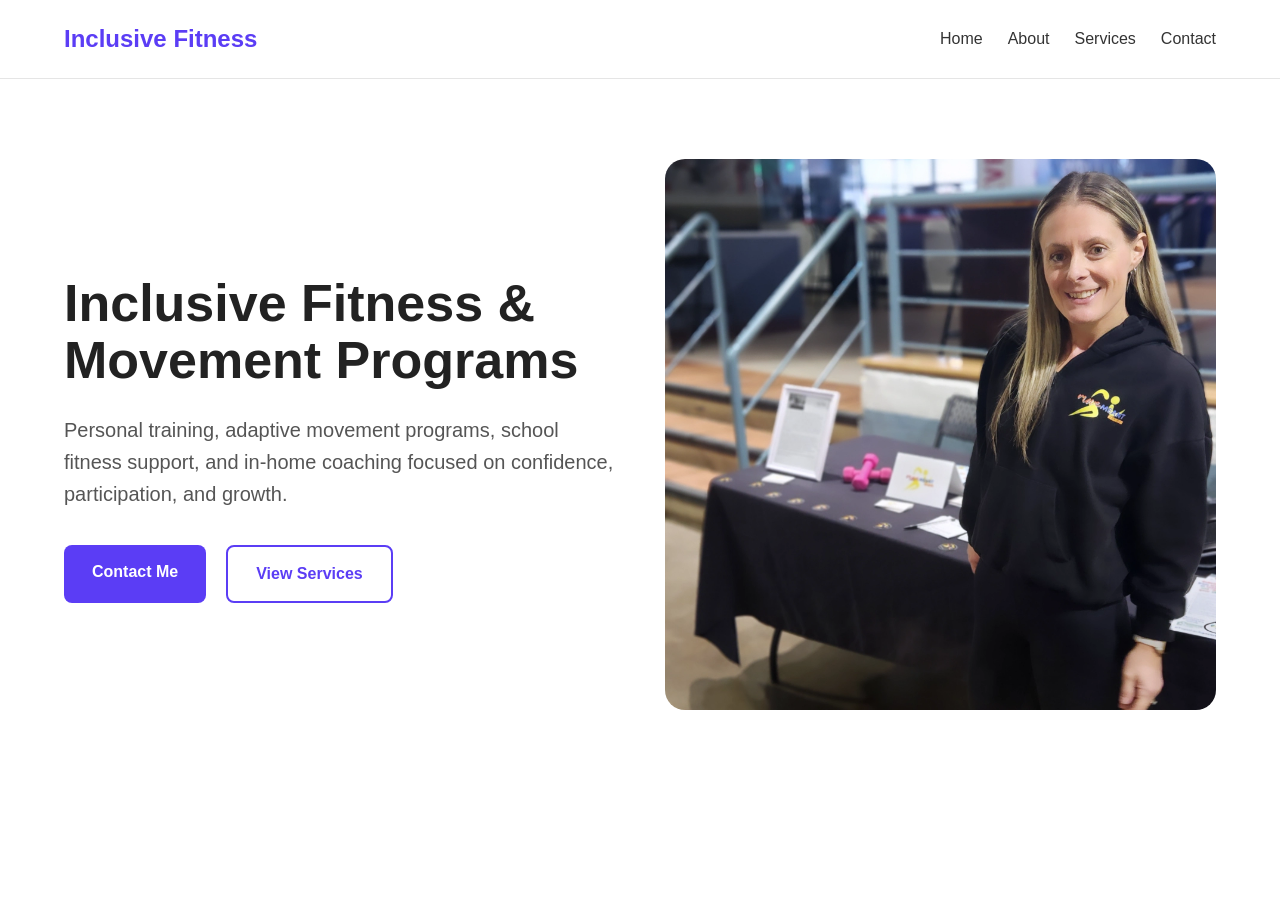
==== index.html @ 1f2a7040 "Update index.html" ====
<!DOCTYPE html>
<html lang="en">

<head>
    <meta charset="UTF-8">
    <meta name="viewport" content="width=device-width, initial-scale=1.0">

    <title>Inclusive Fitness Training</title>

    <link rel="stylesheet" href="css/style.css">
</head>

<body>

    <!-- HEADER -->

    <header>
        <div class="container navbar">

            <div class="logo">
                Inclusive Fitness
            </div>

            <nav>
                <ul class="nav-links">
                    <li><a href="index.html">Home</a></li>
                    <li><a href="about.html">About</a></li>
                    <li><a href="services.html">Services</a></li>
                    <li><a href="contact.html">Contact</a></li>
                </ul>
            </nav>

        </div>
    </header>

    <!-- HERO SECTION -->

    <section class="hero">

        <div class="container hero-content">

            <div class="hero-text">

                <h1>
                    Inclusive Fitness & Movement Programs
                </h1>

                <p>
                    Personal training, adaptive movement programs,
                    school fitness support, and in-home coaching
                    focused on confidence, participation, and growth.
                </p>

                <div class="hero-buttons">

                    <a href="contact.html" class="btn-primary">
                        Contact Me
                    </a>

                    <a href="services.html" class="btn-secondary">
                        View Services
                    </a>

                </div>

            </div>

            <div class="hero-image">

                <img src="images/hero-image.png" alt="Inclusive Fitness Training">

            </div>

        </div>

    </section>

</body>

</html>
---- css/style.css ----
:root {
    --blue: #2563eb;
    --yellow: #facc15;
    --red: #ef4444;
    --orange: #f97316;

    --text: #333333;
    --bg: #ffffff;
    --border: #e5e5e5;
}

/* RESET */

* {
    margin: 0;
    padding: 0;
    box-sizing: border-box;
}

/* BODY */

body {
    font-family: Arial, sans-serif;
    background-color: #ffffff;
    color: #333333;
    line-height: 1.6;
}

/* CONTAINER */

.container {
    width: 90%;
    max-width: 1200px;
    margin: auto;
}

/* HEADER */

header {
    background-color: white;
    padding: 20px 0;
    border-bottom: 1px solid #e5e5e5;
}

/* NAVBAR */

.navbar {
    display: flex;
    justify-content: space-between;
    align-items: center;
}

/* LOGO */

.logo {
    font-size: 24px;
    font-weight: bold;
    color: #5b3df5;
}

/* NAV LINKS */

.nav-links {
    display: flex;
    list-style: none;
    gap: 25px;
}

.nav-links a {
    text-decoration: none;
    color: #333333;
    font-weight: 500;
}

.nav-links a:hover {
    color: #5b3df5;
}

/* HERO SECTION */

.hero {
    padding: 80px 0;
}

/* HERO CONTENT */

.hero-content {
    display: flex;
    align-items: center;
    justify-content: space-between;
    gap: 50px;
}

/* HERO TEXT */

.hero-text {
    flex: 1;
}

.hero-text h1 {
    font-size: 52px;
    line-height: 1.1;
    margin-bottom: 25px;
    color: #222222;
}

.hero-text p {
    font-size: 20px;
    margin-bottom: 35px;
    color: #555555;
}

/* HERO BUTTONS */

.hero-buttons {
    display: flex;
    gap: 20px;
}

/* BUTTONS */

.btn-primary,
.btn-secondary {
    padding: 14px 28px;
    border-radius: 8px;
    text-decoration: none;
    font-weight: bold;
    transition: 0.3s;
}

.btn-primary {
    background-color: #5b3df5;
    color: white;
}

.btn-primary:hover {
    background-color: #4528d6;
}

.btn-secondary {
    border: 2px solid #5b3df5;
    color: #5b3df5;
}

.btn-secondary:hover {
    background-color: #5b3df5;
    color: white;
}

/* HERO IMAGE */

.hero-image {
    flex: 1;
}

.hero-image img {
    width: 100%;
    border-radius: 20px;
}

/* MOBILE */

@media (max-width: 768px) {

    .navbar {
        flex-direction: column;
        gap: 20px;
    }

    .hero-content {
        flex-direction: column;
    }

    .hero-text h1 {
        font-size: 38px;
    }

    .hero-buttons {
        flex-direction: column;
    }

}
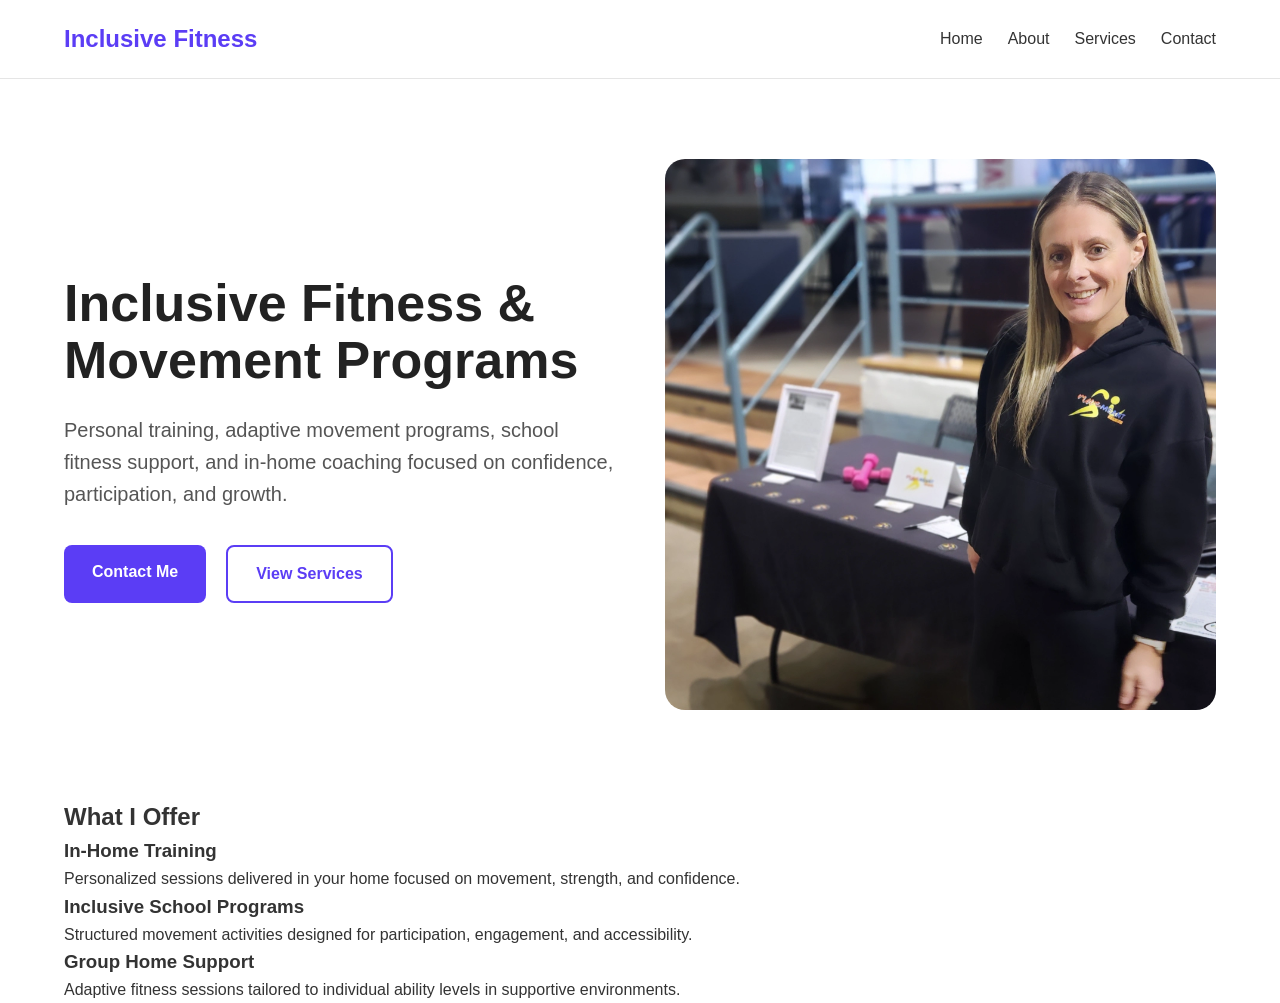
==== commit 394fd8c5: "Update index.html" ====
--- a/index.html
+++ b/index.html
@@ -78,3 +78,31 @@
 </body>
 
 </html>
+<section class="services">
+
+    <div class="container">
+
+        <h2>What I Offer</h2>
+
+        <div class="service-cards">
+
+            <div class="card">
+                <h3>In-Home Training</h3>
+                <p>Personalized sessions delivered in your home focused on movement, strength, and confidence.</p>
+            </div>
+
+            <div class="card">
+                <h3>Inclusive School Programs</h3>
+                <p>Structured movement activities designed for participation, engagement, and accessibility.</p>
+            </div>
+
+            <div class="card">
+                <h3>Group Home Support</h3>
+                <p>Adaptive fitness sessions tailored to individual ability levels in supportive environments.</p>
+            </div>
+
+        </div>
+
+    </div>
+
+</section>
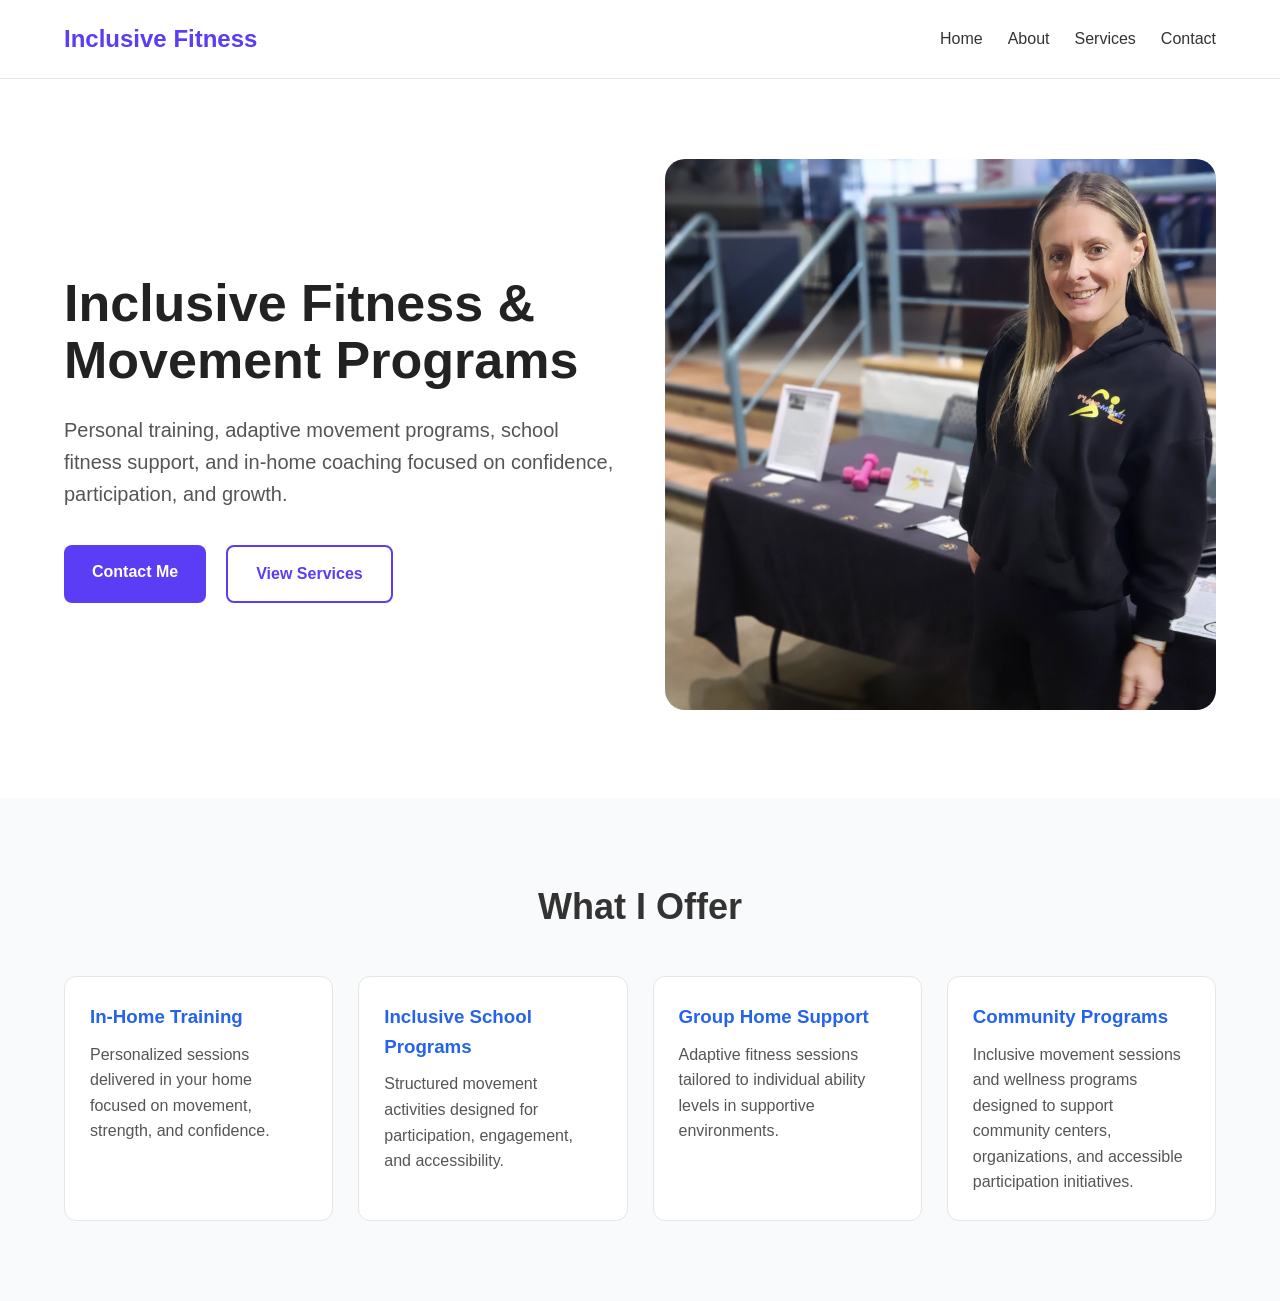
==== commit bb1be2a4: "Update index.html" ====
--- a/index.html
+++ b/index.html
@@ -100,7 +100,10 @@
                 <h3>Group Home Support</h3>
                 <p>Adaptive fitness sessions tailored to individual ability levels in supportive environments.</p>
             </div>
-
+<div class="card">
+    <h3>Community Programs</h3>
+    <p>Inclusive movement sessions and wellness programs designed to support community centers, organizations, and accessible participation initiatives.</p>
+</div>
         </div>
 
     </div>
--- a/css/style.css
+++ b/css/style.css
@@ -180,3 +180,131 @@
     }
 
 }
+/* SERVICES SECTION */
+
+.services {
+    padding: 80px 0;
+    background-color: #f9fafb;
+}
+
+.services h2 {
+    text-align: center;
+    font-size: 36px;
+    margin-bottom: 40px;
+    color: var(--text);
+}
+
+.service-cards {
+    display: flex;
+    gap: 25px;
+}
+
+.card {
+    flex: 1;
+    background: white;
+    padding: 25px;
+    border-radius: 12px;
+    border: 1px solid var(--border);
+    transition: 0.2s ease;
+}
+
+.card:hover {
+    transform: translateY(-5px);
+}
+
+.card h3 {
+    color: var(--blue);
+    margin-bottom: 10px;
+}
+
+.card p {
+    color: #555;
+}
+/* PAGE TITLE */
+
+.page-title {
+    padding: 60px 0;
+    text-align: center;
+}
+
+.page-title h1 {
+    font-size: 42px;
+    margin-bottom: 10px;
+}
+
+.page-title p {
+    color: #555;
+    max-width: 700px;
+    margin: auto;
+}
+
+/* SERVICES PAGE */
+
+.services-page {
+    padding: 40px 0 80px;
+}
+
+.service-block {
+    background: #ffffff;
+    border: 1px solid var(--border);
+    padding: 25px;
+    margin-bottom: 20px;
+    border-radius: 12px;
+}
+
+.service-block h2 {
+    color: var(--blue);
+    margin-bottom: 10px;
+}
+
+.service-block p {
+    color: #555;
+}
+
+/* CTA SECTION */
+
+.cta {
+    background: var(--blue);
+    color: white;
+    text-align: center;
+    padding: 60px 20px;
+}
+
+.cta h2 {
+    margin-bottom: 20px;
+}
+
+.cta .btn-primary {
+    background: white;
+    color: var(--blue);
+}
+/* CONTACT FORM */
+
+.contact-form {
+    max-width: 700px;
+    margin: auto;
+    display: flex;
+    flex-direction: column;
+    gap: 15px;
+}
+
+.contact-form label {
+    font-weight: bold;
+    margin-top: 10px;
+}
+
+.contact-form input,
+.contact-form textarea,
+.contact-form select {
+    padding: 12px;
+    border: 1px solid var(--border);
+    border-radius: 8px;
+    font-size: 16px;
+    width: 100%;
+}
+
+.contact-form button {
+    margin-top: 20px;
+    border: none;
+    cursor: pointer;
+}
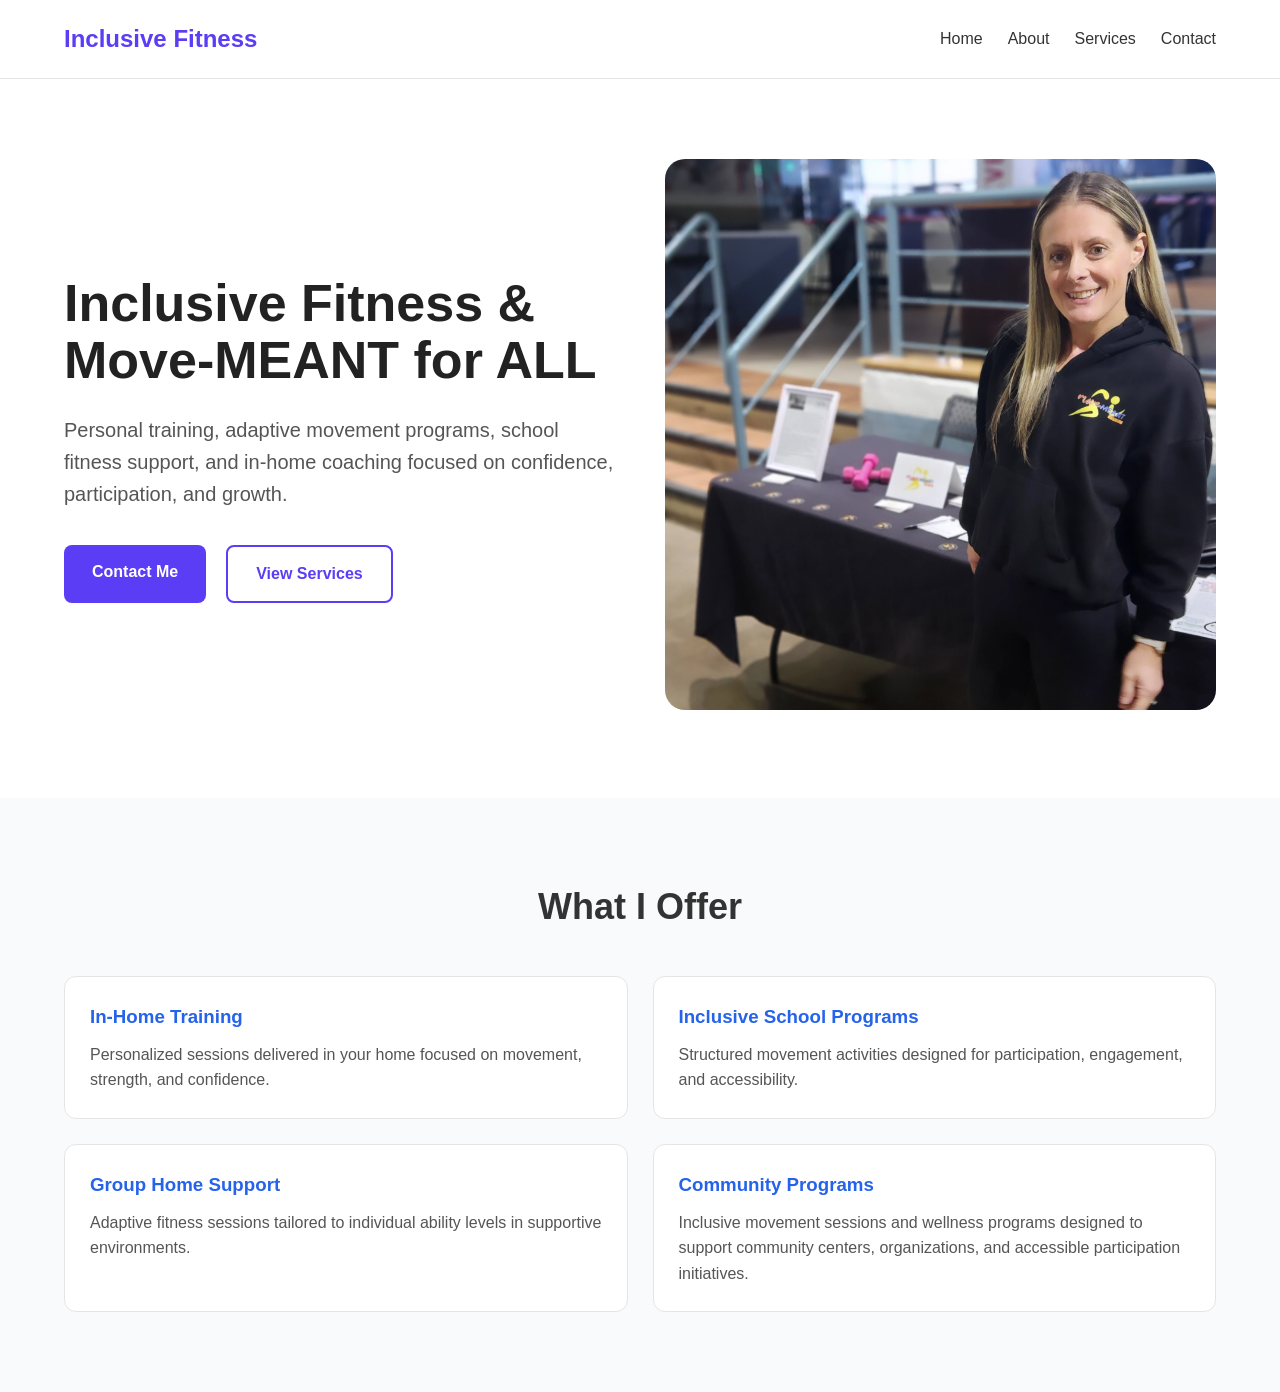
==== commit 805a1ead: "Update index.html" ====
--- a/index.html
+++ b/index.html
@@ -42,7 +42,7 @@
             <div class="hero-text">
 
                 <h1>
-                    Inclusive Fitness & Movement Programs
+                    Inclusive Fitness & Move-MEANT for ALL
                 </h1>
 
                 <p>
--- a/css/style.css
+++ b/css/style.css
@@ -166,7 +166,9 @@
         flex-direction: column;
         gap: 20px;
     }
-
+.service-cards {
+    grid-template-columns: 1fr;
+}
     .hero-content {
         flex-direction: column;
     }
@@ -195,7 +197,8 @@
 }
 
 .service-cards {
-    display: flex;
+    display: grid;
+    grid-template-columns: repeat(2, 1fr);
     gap: 25px;
 }
 
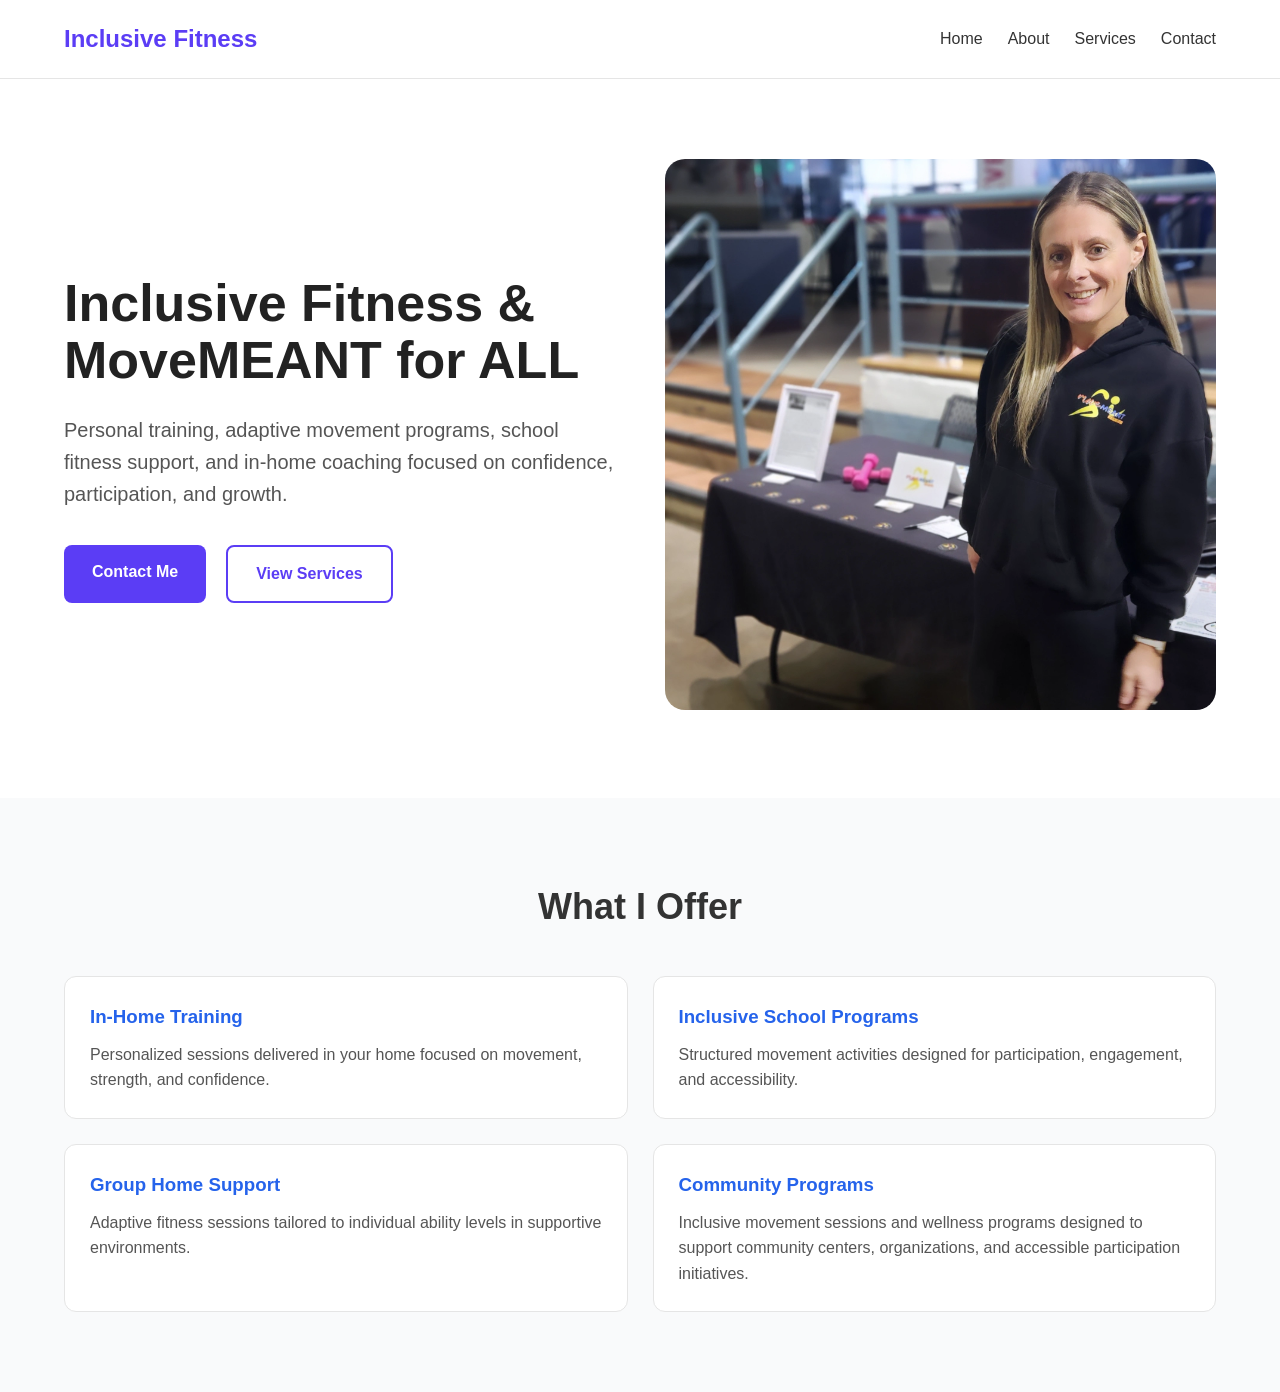
==== commit 2aebc62d: "Update index.html" ====
--- a/index.html
+++ b/index.html
@@ -42,7 +42,7 @@
             <div class="hero-text">
 
                 <h1>
-                    Inclusive Fitness & Move-MEANT for ALL
+                    Inclusive Fitness & MoveMEANT for ALL
                 </h1>
 
                 <p>
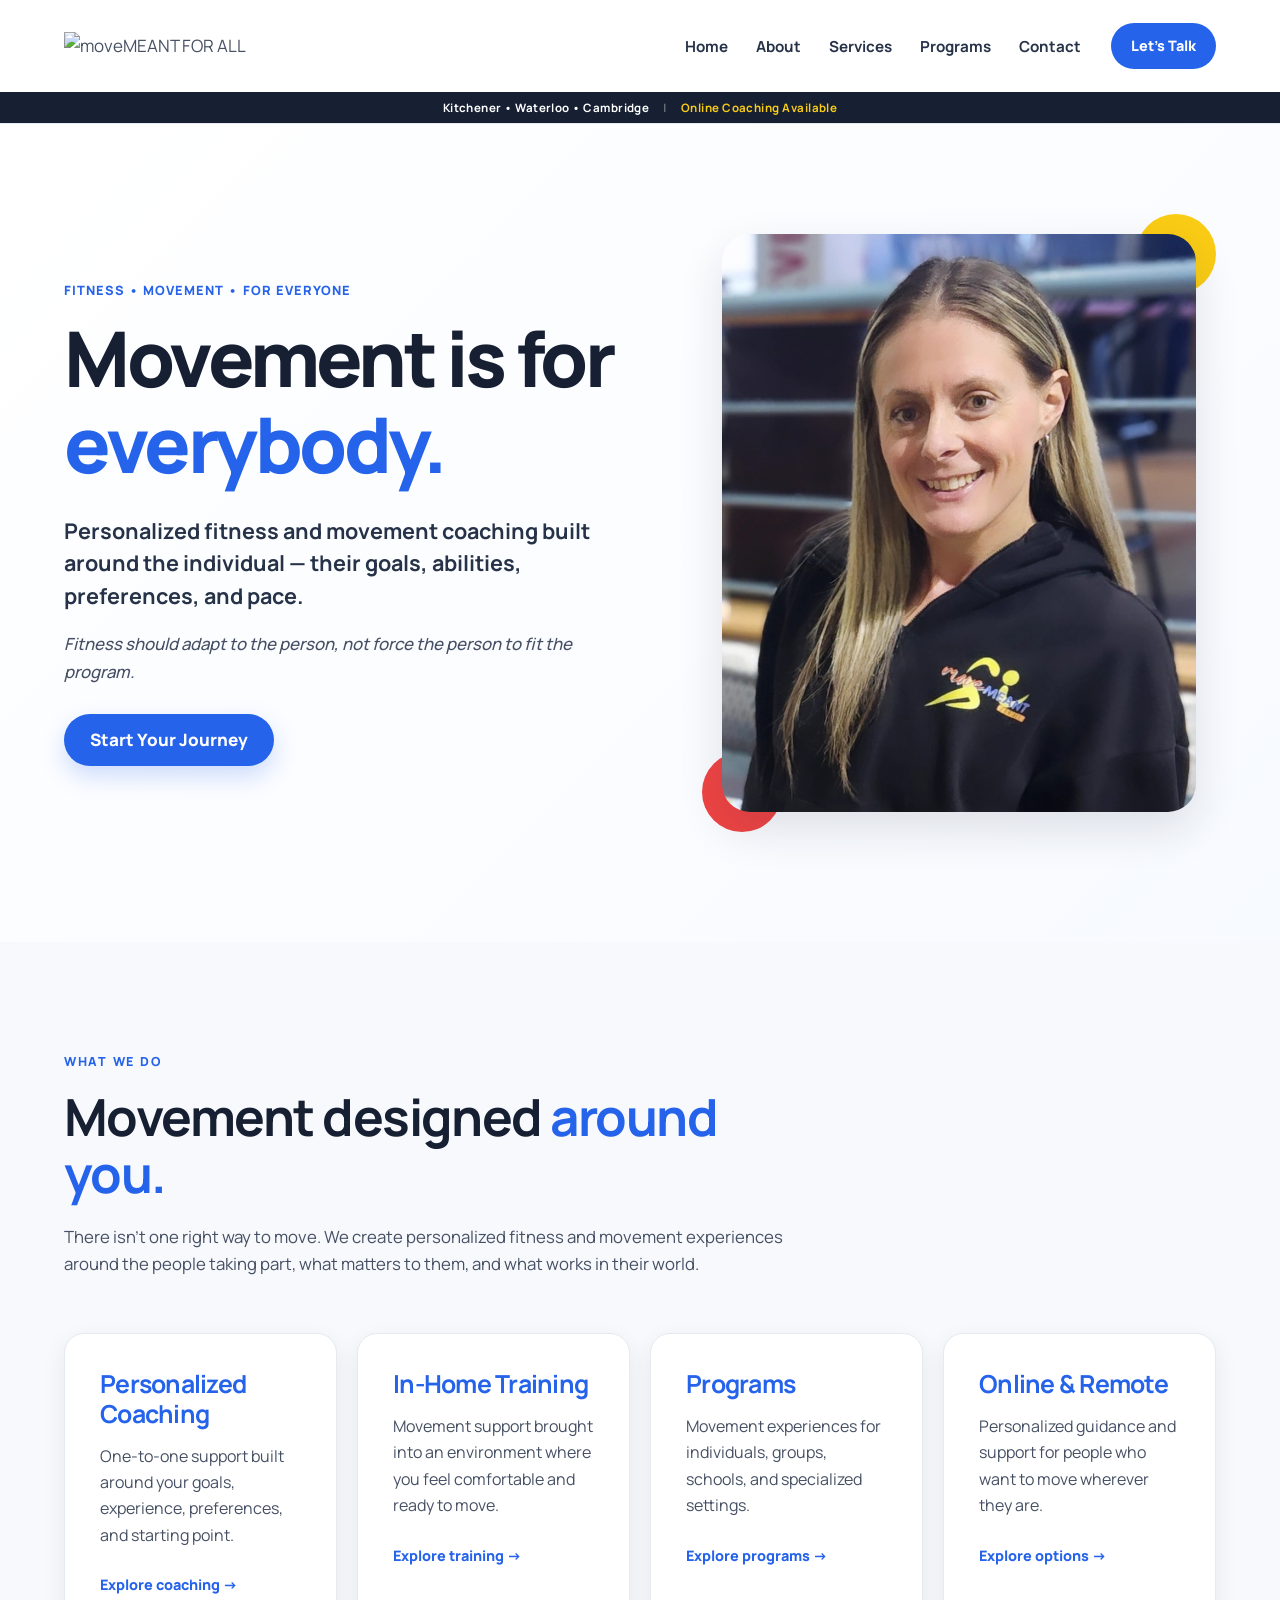
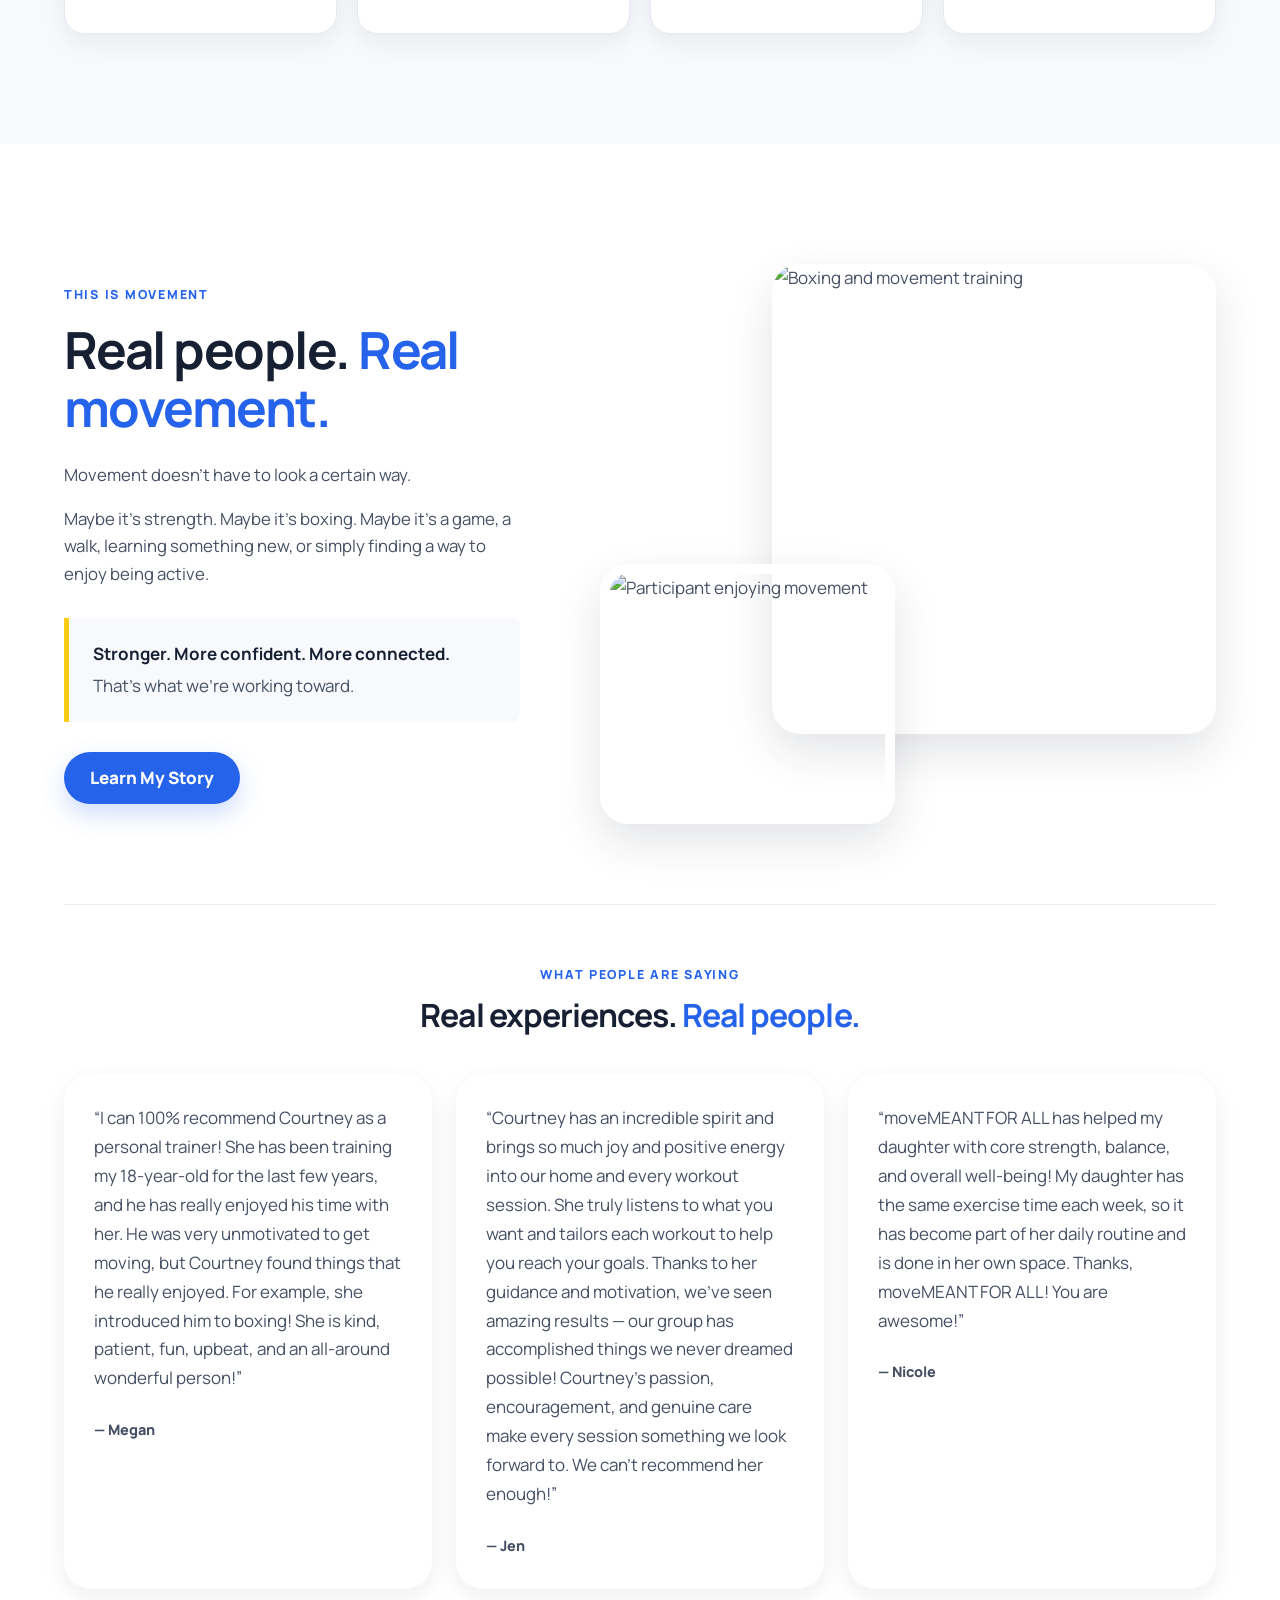
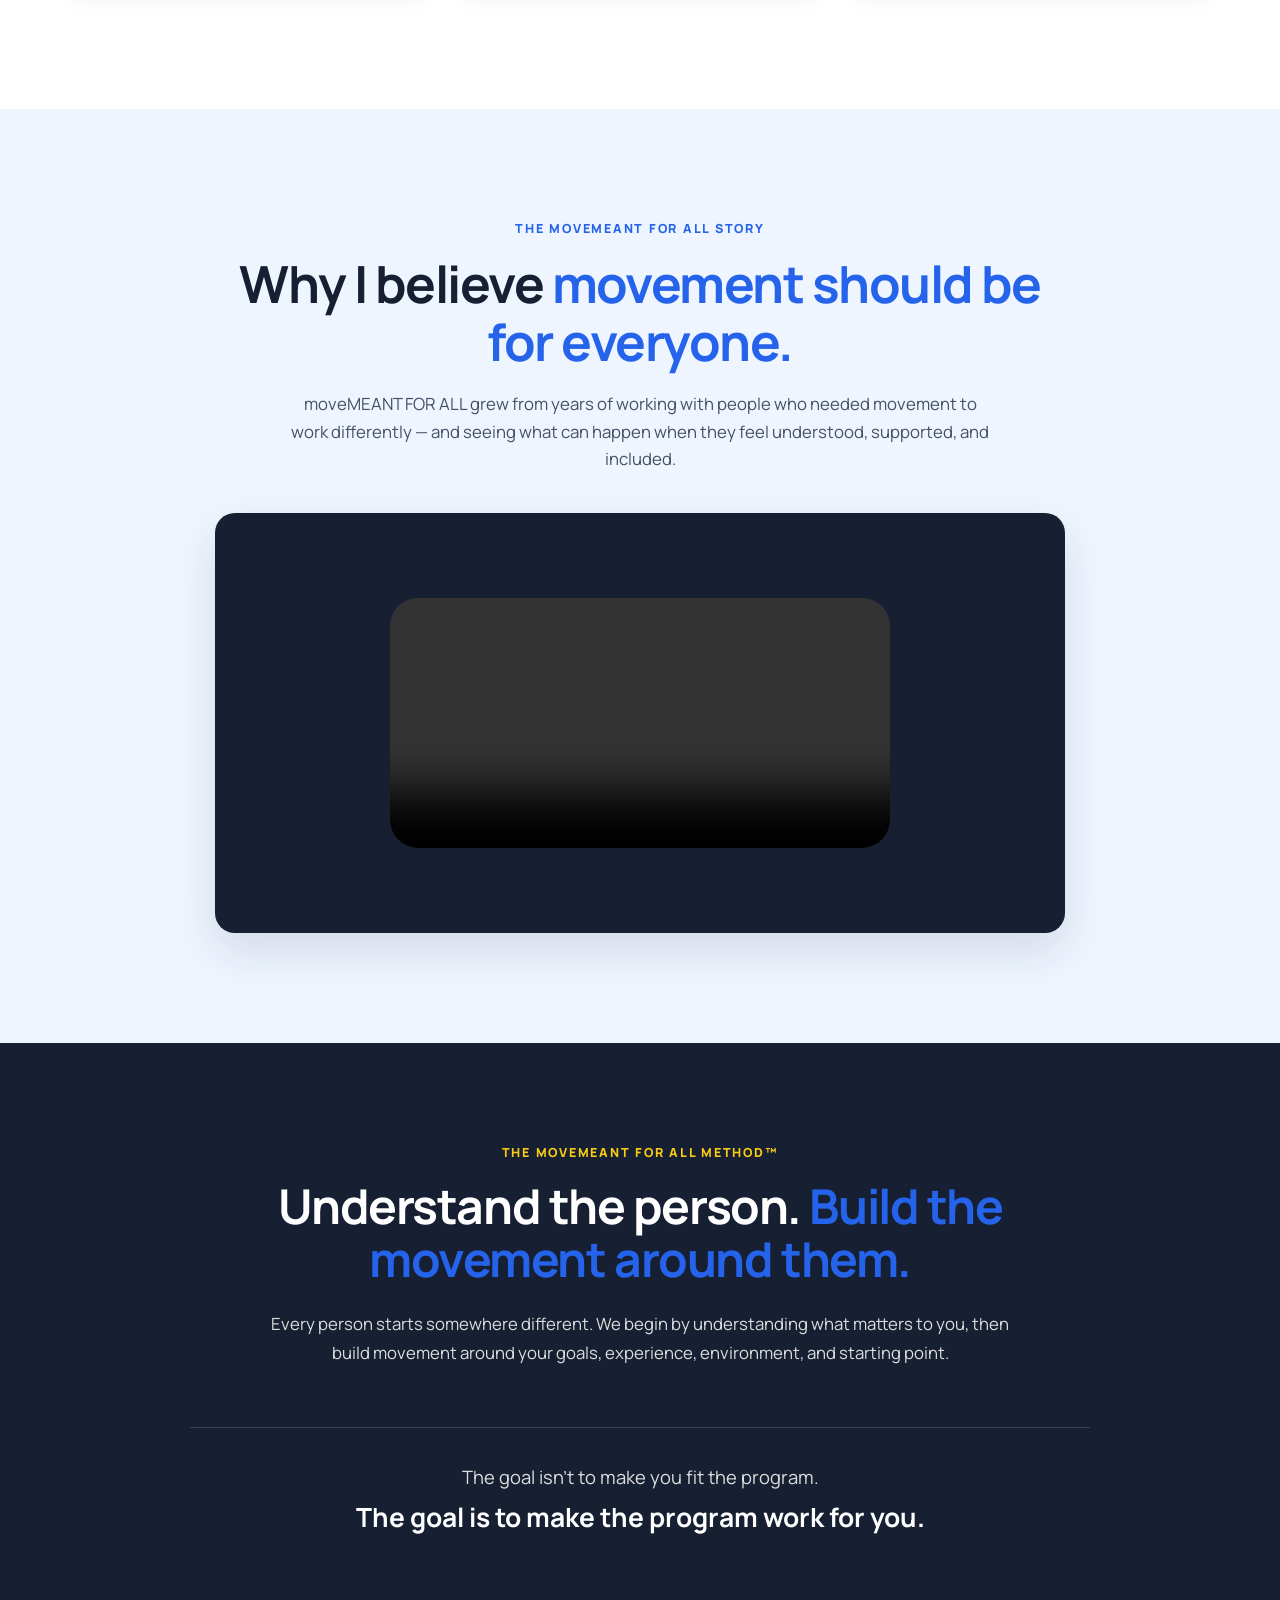
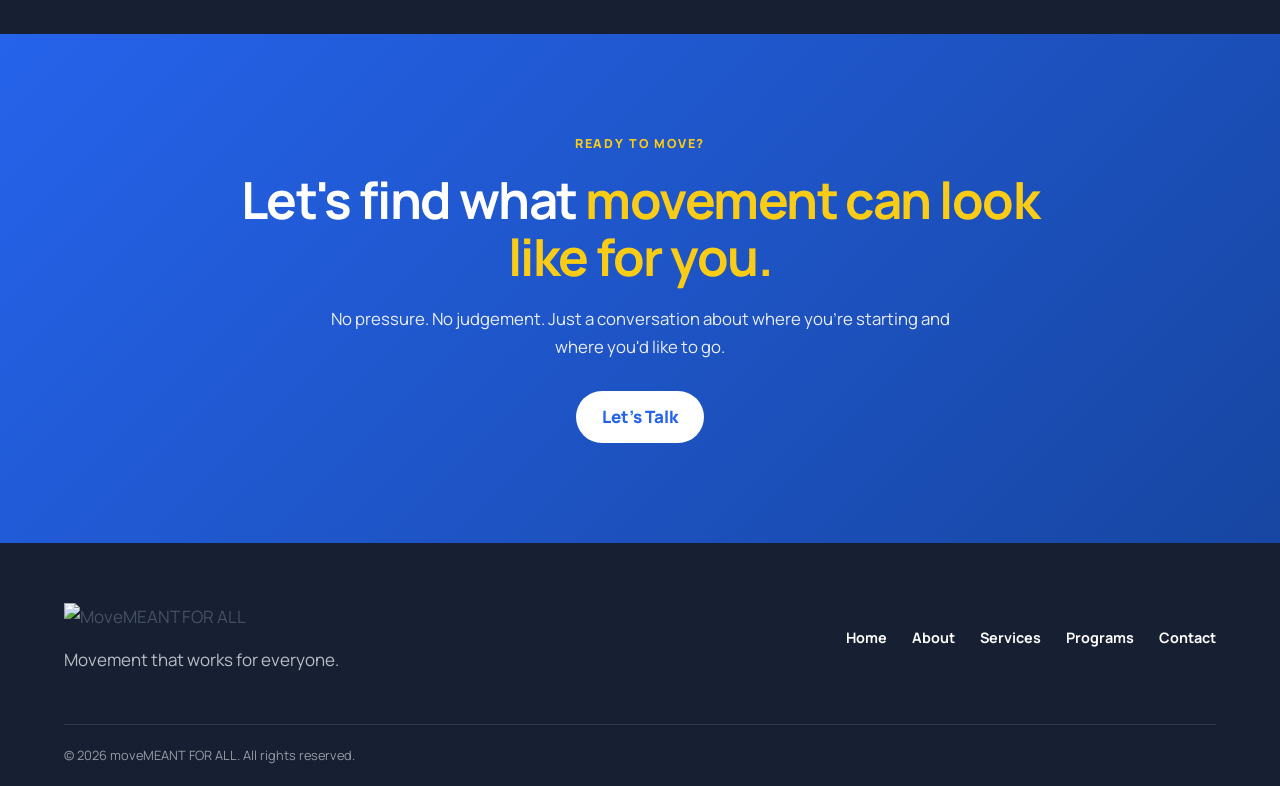
==== commit 4ec66470: "Update website for launch" ====
--- a/index.html
+++ b/index.html
@@ -4,108 +4,518 @@
 <head>
     <meta charset="UTF-8">
     <meta name="viewport" content="width=device-width, initial-scale=1.0">
-
-    <title>Inclusive Fitness Training</title>
+<meta name="description"
+    content="moveMEANT For ALL provides personalized fitness and movement coaching, personal training, in-home training, adaptive fitness, programs, and online coaching in Kitchener, Waterloo, Cambridge, and beyond.">
+
+<title>moveMEANT FOR ALL | Personalized Fitness & Movement</title>
 
     <link rel="stylesheet" href="css/style.css">
 </head>
 
 <body>
-
-    <!-- HEADER -->
-
-    <header>
-        <div class="container navbar">
-
-            <div class="logo">
-                Inclusive Fitness
-            </div>
-
-            <nav>
-                <ul class="nav-links">
-                    <li><a href="index.html">Home</a></li>
-                    <li><a href="about.html">About</a></li>
-                    <li><a href="services.html">Services</a></li>
-                    <li><a href="contact.html">Contact</a></li>
-                </ul>
-            </nav>
-
-        </div>
-    </header>
-
-    <!-- HERO SECTION -->
-
-    <section class="hero">
-
-        <div class="container hero-content">
-
-            <div class="hero-text">
-
-                <h1>
-                    Inclusive Fitness & MoveMEANT for ALL
-                </h1>
-
-                <p>
-                    Personal training, adaptive movement programs,
-                    school fitness support, and in-home coaching
-                    focused on confidence, participation, and growth.
-                </p>
-
-                <div class="hero-buttons">
-
-                    <a href="contact.html" class="btn-primary">
-                        Contact Me
-                    </a>
-
-                    <a href="services.html" class="btn-secondary">
-                        View Services
-                    </a>
-
-                </div>
-
-            </div>
-
-            <div class="hero-image">
-
-                <img src="images/hero-image.png" alt="Inclusive Fitness Training">
-
-            </div>
-
-        </div>
-
-    </section>
+<!-- =========================
+     HEADER
+========================== -->
+
+<header class="site-header">
+
+    <div class="container navbar">
+
+        <a href="index.html" class="brand">
+            <img src="images/logo.png" alt="moveMEANT FOR ALL">
+        </a>
+
+        <nav class="main-nav">
+
+            <ul class="nav-links">
+
+                <li><a href="index.html">Home</a></li>
+
+                <li><a href="about.html">About</a></li>
+
+                <li><a href="services.html">Services</a></li>
+
+                <li><a href="inclusive-programs.html">Programs</a></li>
+
+                <li><a href="contact.html">Contact</a></li>
+
+            </ul>
+
+        </nav>
+
+        <a href="contact.html" class="nav-button">
+            Let's Talk
+        </a>
+
+    </div>
+
+    <div class="header-location">
+
+        <span>Kitchener • Waterloo • Cambridge</span>
+
+        <span>Online Coaching Available</span>
+
+    </div>
+
+</header>
+
+<main>
+
+       
+        <!-- =========================
+             HERO
+        ========================== -->
+
+    
+<section class="hero">
+
+    <div class="container hero-grid">
+
+        <div class="hero-content">
+
+            <span class="eyebrow">
+    FITNESS • MOVEMENT • FOR EVERYONE
+</span>
+
+            <h1>
+                Movement is for
+                <span>everybody.</span>
+            </h1>
+
+            <p class="hero-intro">
+                Personalized fitness and movement coaching built around the
+                individual — their goals, abilities, preferences, and pace.
+            </p>
+
+            <p class="hero-supporting">
+                Fitness should adapt to the person, not force the person
+                to fit the program.
+            </p>
+
+
+            <div class="hero-buttons">
+
+                <a href="contact.html" class="btn btn-primary">
+                    Start Your Journey
+                </a>
+
+            </div>
+
+        </div>
+
+        <div class="hero-visual">
+
+            <div class="hero-image-wrapper">
+
+                <img
+                    src="images/hero-image.png.jpg"
+                    alt="Inclusive fitness and movement training"
+                >
+
+            </div>
+
+            <div class="hero-accent hero-accent-yellow"></div>
+            <div class="hero-accent hero-accent-red"></div>
+
+        </div>
+
+    </div>
+
+</section>
+<!-- =========================
+     WHAT WE DO
+========================== -->
+
+<section class="services" id="what-we-do">
+
+    <div class="container">
+
+        <div class="section-heading">
+
+            <span class="section-label">
+                WHAT WE DO
+            </span>
+
+            <h2>
+                Movement designed
+                <span>around you.</span>
+            </h2>
+
+            <p>
+                There isn't one right way to move. We create personalized
+                fitness and movement experiences around the people taking part,
+                what matters to them, and what works in their world.
+            </p>
+
+        </div>
+
+
+        <div class="service-cards">
+
+            <article class="service-card">
+
+                <h3>Personalized Coaching</h3>
+
+                <p>
+                    One-to-one support built around your goals,
+                    experience, preferences, and starting point.
+                </p>
+
+                <a href="services.html">
+                    Explore coaching →
+                </a>
+
+            </article>
+
+
+            <article class="service-card">
+
+                <h3>In-Home Training</h3>
+
+                <p>
+                    Movement support brought into an environment
+                    where you feel comfortable and ready to move.
+                </p>
+
+                <a href="services.html">
+                    Explore training →
+                </a>
+
+            </article>
+
+
+            <article class="service-card">
+
+                <h3>Programs</h3>
+
+                <p>
+                    Movement experiences for individuals, groups,
+                    schools, and specialized settings.
+                </p>
+
+                <a href="inclusive-programs.html">
+                    Explore programs →
+                </a>
+
+            </article>
+
+
+            <article class="service-card">
+
+                <h3>Online & Remote</h3>
+
+                <p>
+                    Personalized guidance and support for people
+                    who want to move wherever they are.
+                </p>
+
+                <a href="services.html">
+                    Explore options →
+                </a>
+
+            </article>
+
+        </div>
+
+    </div>
+
+</section>
+
+<!-- =========================
+     THIS IS MOVEMENT
+========================== -->
+
+<section class="real-movement">
+
+    <div class="container movement-grid">
+
+        <div class="movement-content">
+
+            <span class="section-label">
+                THIS IS MOVEMENT
+            </span>
+
+            <h2>
+                Real people.
+                <span>Real movement.</span>
+            </h2>
+
+          <p>
+    Movement doesn't have to look a certain way.
+</p>
+
+<p>
+    Maybe it's strength. Maybe it's boxing. Maybe it's a game,
+    a walk, learning something new, or simply finding a way
+    to enjoy being active.
+</p>
+
+            <div class="movement-highlight">
+
+                <strong>
+                    Stronger. More confident. More connected.
+                </strong>
+
+                <span>
+                    That's what we're working toward.
+                </span>
+
+            </div>
+
+            <a href="about.html" class="btn btn-primary">
+                Learn My Story
+            </a>
+
+        </div>
+
+
+        <div class="movement-images">
+
+            <div class="movement-photo movement-photo-large">
+
+                <img
+                    src="images/Boxing.png"
+                    alt="Boxing and movement training"
+                >
+
+            </div>
+
+            <div class="movement-photo movement-photo-small">
+
+                <img
+                    src="images/happy_2.jpeg"
+                    alt="Participant enjoying movement"
+                >
+
+            </div>
+
+         </div>
+
+    </div>
+
+
+    <!-- =========================
+         TESTIMONIALS
+    ========================== -->
+
+    <div class="container movement-testimonials">
+
+        <div class="testimonials-heading">
+
+            <span class="section-label">
+                WHAT PEOPLE ARE SAYING
+            </span>
+
+            <h3>
+                Real experiences.
+                <span>Real people.</span>
+            </h3>
+
+        </div>
+
+
+        <div class="testimonials-grid">
+
+            <article class="testimonial-card">
+
+                <p>
+                    “I can 100% recommend Courtney as a personal trainer!
+                    She has been training my 18-year-old for the last few years,
+                    and he has really enjoyed his time with her. He was very
+                    unmotivated to get moving, but Courtney found things that
+                    he really enjoyed. For example, she introduced him to boxing!
+                    She is kind, patient, fun, upbeat, and an all-around
+                    wonderful person!”
+                </p>
+
+                <strong>— Megan</strong>
+
+            </article>
+
+
+            <article class="testimonial-card">
+
+                <p>
+                    “Courtney has an incredible spirit and brings so much joy
+                    and positive energy into our home and every workout session.
+                    She truly listens to what you want and tailors each workout
+                    to help you reach your goals. Thanks to her guidance and
+                    motivation, we've seen amazing results — our group has
+                    accomplished things we never dreamed possible! Courtney's
+                    passion, encouragement, and genuine care make every session
+                    something we look forward to. We can't recommend her enough!”
+                </p>
+
+                <strong>— Jen</strong>
+
+            </article>
+
+
+            <article class="testimonial-card">
+
+                <p>
+                    “moveMEANT FOR ALL has helped my daughter with core strength,
+                    balance, and overall well-being! My daughter has the same
+                    exercise time each week, so it has become part of her daily
+                    routine and is done in her own space. Thanks, moveMEANT FOR ALL!
+                    You are awesome!”
+                </p>
+
+                <strong>— Nicole</strong>
+
+            </article>
+
+        </div>
+
+    </div>
+
+</section>
+<!-- =========================
+     YOUR STORY / VIDEO
+========================== -->
+
+<section class="story-section">
+
+    <div class="container story-content">
+
+        <span class="section-label">
+            THE moveMEANT FOR ALL STORY
+        </span>
+
+        <h2>
+            Why I believe
+            <span>movement should be for everyone.</span>
+        </h2>
+
+        <p>
+            moveMEANT FOR ALL grew from years of working with people who
+            needed movement to work differently — and seeing what can
+            happen when they feel understood, supported, and included.
+        </p>
+
+     <div class="video-placeholder">
+
+    <video controls playsinline preload="metadata">
+        <source src="videos/MM4A_Video.mp4" type="video/mp4">
+        Your browser does not support the video tag.
+    </video>
+
+</div>
+</section>
+<!-- =========================
+     METHOD
+========================== -->
+
+<section class="method-section">
+
+    <div class="container">
+
+        <div class="section-heading">
+
+            <span class="section-label">
+                THE moveMEANT FOR ALL METHOD™
+            </span>
+
+            <h2>
+                Understand the person.
+                <span>Build the movement around them.</span>
+            </h2>
+
+            <p>
+                Every person starts somewhere different. We begin by
+                understanding what matters to you, then build movement
+                around your goals, experience, environment, and starting point.
+            </p>
+
+        </div>
+
+
+        <div class="method-footer">
+
+            <p>
+                The goal isn't to make you fit the program.
+                <strong>The goal is to make the program work for you.</strong>
+            </p>
+
+        </div>
+
+    </div>
+
+</section>      
+
+        <!-- =========================
+             FINAL CTA
+        ========================== -->
+
+        <section class="cta">
+
+            <div class="container">
+
+                <span class="section-label">
+                    READY TO MOVE?
+                </span>
+
+                <h2>
+                    Let's find what
+                    <span>movement can look like for you.</span>
+                </h2>
+
+                <p>
+                    No pressure. No judgement. Just a conversation about where
+                    you're starting and where you'd like to go.
+                </p>
+
+                <a href="contact.html" class="btn btn-light">
+                    Let's Talk
+                </a>
+
+            </div>
+
+        </section>
+
+    </main>
+
+
+    <!-- =========================
+         FOOTER
+    ========================== -->
+
+    <footer class="site-footer">
+
+        <div class="container footer-content">
+
+            <div class="footer-brand">
+
+                <img src="images/logo.png" alt="MoveMEANT FOR ALL">
+
+      <p>
+    Movement that works for everyone.
+</p>
+            </div>
+
+            <div class="footer-links">
+
+                <a href="index.html">Home</a>
+                <a href="about.html">About</a>
+                <a href="services.html">Services</a>
+                <a href="inclusive-programs.html">Programs</a>
+                <a href="contact.html">Contact</a>
+
+            </div>
+
+        </div>
+
+        <div class="container footer-bottom">
+
+            <p>
+                © 2026 moveMEANT FOR ALL. All rights reserved.
+            </p>
+
+        </div>
+
+    </footer>
+
 
 </body>
 
-</html>
-<section class="services">
-
-    <div class="container">
-
-        <h2>What I Offer</h2>
-
-        <div class="service-cards">
-
-            <div class="card">
-                <h3>In-Home Training</h3>
-                <p>Personalized sessions delivered in your home focused on movement, strength, and confidence.</p>
-            </div>
-
-            <div class="card">
-                <h3>Inclusive School Programs</h3>
-                <p>Structured movement activities designed for participation, engagement, and accessibility.</p>
-            </div>
-
-            <div class="card">
-                <h3>Group Home Support</h3>
-                <p>Adaptive fitness sessions tailored to individual ability levels in supportive environments.</p>
-            </div>
-<div class="card">
-    <h3>Community Programs</h3>
-    <p>Inclusive movement sessions and wellness programs designed to support community centers, organizations, and accessible participation initiatives.</p>
-</div>
-        </div>
-
-    </div>
-
-</section>
+</html>
--- a/css/style.css
+++ b/css/style.css
@@ -1,15 +1,50 @@
+/* =========================================================
+   moveMEANT FOR ALL
+   Global Website Styles
+========================================================= */
+
+
+/* =========================================================
+   1. DESIGN SYSTEM
+========================================================= */
+@import url('https://fonts.googleapis.com/css2?family=Manrope:wght@400;500;600;700;800&display=swap');
 :root {
+
+    /* Brand Colours */
     --blue: #2563eb;
+    --blue-dark: #1746a2;
     --yellow: #facc15;
     --red: #ef4444;
     --orange: #f97316;
 
-    --text: #333333;
-    --bg: #ffffff;
-    --border: #e5e5e5;
-}
-
-/* RESET */
+    /* Neutrals */
+    --black: #172033;
+    --dark: #263248;
+    --text: #465064;
+    --muted: #6b7280;
+
+    --white: #ffffff;
+    --off-white: #f7f9fc;
+    --light-blue: #eef5ff;
+    --border: #e5e9f0;
+
+    /* Layout */
+    --container: 1180px;
+
+    /* Effects */
+    --radius-sm: 8px;
+    --radius-md: 16px;
+    --radius-lg: 28px;
+
+    --shadow-sm: 0 8px 25px rgba(23, 32, 51, 0.07);
+    --shadow-md: 0 18px 45px rgba(23, 32, 51, 0.12);
+
+}
+
+
+/* =========================================================
+   2. RESET
+========================================================= */
 
 * {
     margin: 0;
@@ -17,297 +52,2704 @@
     box-sizing: border-box;
 }
 
-/* BODY */
+html {
+    scroll-behavior: smooth;
+}
 
 body {
-    font-family: Arial, sans-serif;
-    background-color: #ffffff;
-    color: #333333;
-    line-height: 1.6;
-}
-
-/* CONTAINER */
+    font-family: "Manrope", "Segoe UI", Arial, sans-serif;
+    font-size: 17px;
+    background: var(--white);
+    color: var(--text);
+    line-height: 1.65;
+}
+
+img {
+    display: block;
+    max-width: 100%;
+}
+
+a {
+    color: inherit;
+}
+
+button,
+input,
+textarea,
+select {
+    font: inherit;
+}
+
+
+/* =========================================================
+   3. GLOBAL LAYOUT
+========================================================= */
 
 .container {
-    width: 90%;
-    max-width: 1200px;
-    margin: auto;
-}
-
-/* HEADER */
-
-header {
-    background-color: white;
-    padding: 20px 0;
-    border-bottom: 1px solid #e5e5e5;
-}
-
-/* NAVBAR */
+    width: min(90%, var(--container));
+    margin-inline: auto;
+}
+
+
+/* =========================================================
+   4. TYPOGRAPHY
+========================================================= */
+
+h1,
+h2,
+h3 {
+    color: var(--black);
+    line-height: 1.12;
+    letter-spacing: -0.03em;
+}
+
+h1 {
+    font-size: clamp(3rem, 6vw, 5.25rem);
+}
+
+h2 {
+    font-size: clamp(2.25rem, 4vw, 3.5rem);
+}
+
+h3 {
+    font-size: 1.35rem;
+}
+
+p {
+    color: var(--text);
+}
+
+
+/* =========================================================
+   5. HEADER
+========================================================= */
+
+.site-header {
+    background: rgba(255, 255, 255, 0.96);
+    border-bottom: 1px solid var(--border);
+
+    position: relative;
+    z-index: 10;
+}
 
 .navbar {
-    display: flex;
-    justify-content: space-between;
-    align-items: center;
-}
-
-/* LOGO */
-
-.logo {
-    font-size: 24px;
-    font-weight: bold;
-    color: #5b3df5;
-}
-
-/* NAV LINKS */
-
-.nav-links {
-    display: flex;
-    list-style: none;
-    gap: 25px;
-}
-
-.nav-links a {
-    text-decoration: none;
-    color: #333333;
-    font-weight: 500;
-}
-
-.nav-links a:hover {
-    color: #5b3df5;
-}
-
-/* HERO SECTION */
-
-.hero {
-    padding: 80px 0;
-}
-
-/* HERO CONTENT */
-
-.hero-content {
+    min-height: 92px;
+
     display: flex;
     align-items: center;
     justify-content: space-between;
-    gap: 50px;
-}
-
-/* HERO TEXT */
-
-.hero-text {
-    flex: 1;
-}
-
-.hero-text h1 {
-    font-size: 52px;
-    line-height: 1.1;
-    margin-bottom: 25px;
-    color: #222222;
-}
-
-.hero-text p {
-    font-size: 20px;
-    margin-bottom: 35px;
-    color: #555555;
-}
-
-/* HERO BUTTONS */
+
+    gap: 30px;
+}
+
+
+/* LOGO */
+
+.brand {
+    display: inline-flex;
+    align-items: center;
+
+    text-decoration: none;
+}
+
+.brand img {
+    width: 190px;
+    height: auto;
+}
+
+
+/* NAVIGATION */
+
+.main-nav {
+    margin-left: auto;
+}
+
+.nav-links {
+    display: flex;
+    align-items: center;
+
+    gap: 28px;
+
+    list-style: none;
+}
+
+.nav-links a {
+    color: var(--dark);
+
+    text-decoration: none;
+
+    font-size: 0.95rem;
+    font-weight: 700;
+
+    transition: color 0.2s ease;
+}
+
+.nav-links a:hover {
+    color: var(--blue);
+}
+
+/* =========================================================
+   HEADER LOCATION BAR
+========================================================= */
+
+.header-location {
+    width: 100%;
+
+    display: flex;
+    justify-content: center;
+    align-items: center;
+
+    gap: 14px;
+
+    padding: 6px 20px;
+
+    background: var(--black);
+
+    box-sizing: border-box;
+
+    text-align: center;
+}
+
+.header-location span {
+    font-size: 0.72rem;
+    font-weight: 700;
+
+    letter-spacing: 0.04em;
+
+    white-space: nowrap;
+}
+
+.header-location span:first-child {
+    color: var(--white);
+}
+
+.header-location span:last-child {
+    color: var(--yellow);
+}
+
+.header-location span:first-child::after {
+    content: "|";
+
+    margin-left: 14px;
+
+    color: rgba(255, 255, 255, 0.35);
+}
+
+/* HEADER BUTTON */
+
+.nav-button {
+    background: var(--blue);
+    color: var(--white);
+
+    padding: 11px 20px;
+
+    border-radius: 999px;
+
+    text-decoration: none;
+
+    font-size: 0.9rem;
+    font-weight: 800;
+
+    transition:
+        background 0.2s ease,
+        transform 0.2s ease;
+}
+
+.nav-button:hover {
+    background: var(--blue-dark);
+    transform: translateY(-2px);
+}
+
+
+/* =========================================================
+   6. BUTTONS
+========================================================= */
+
+.btn {
+    display: inline-flex;
+    align-items: center;
+    justify-content: center;
+
+    min-height: 52px;
+
+    padding: 0 26px;
+
+    border-radius: 999px;
+
+    text-decoration: none;
+
+    font-weight: 800;
+
+    transition:
+        transform 0.2s ease,
+        background 0.2s ease,
+        color 0.2s ease,
+        box-shadow 0.2s ease;
+}
+
+.btn:hover {
+    transform: translateY(-2px);
+}
+
+.btn-primary {
+    background: var(--blue);
+    color: var(--white);
+
+    box-shadow: 0 10px 25px rgba(37, 99, 235, 0.22);
+}
+
+.btn-primary:hover {
+    background: var(--blue-dark);
+}
+
+.btn-secondary {
+    background: var(--white);
+
+    color: var(--blue);
+
+    border: 2px solid var(--blue);
+}
+
+.btn-secondary:hover {
+    background: var(--light-blue);
+}
+
+.btn-light {
+    background: var(--white);
+    color: var(--blue);
+}
+
+.btn-light:hover {
+    background: var(--yellow);
+    color: var(--black);
+}
+
+
+/* =========================================================
+   7. SMALL SECTION LABELS
+========================================================= */
+
+.eyebrow,
+.section-label {
+    display: block;
+
+    color: var(--blue);
+
+    font-size: 0.78rem;
+    font-weight: 900;
+
+    letter-spacing: 0.14em;
+    text-transform: uppercase;
+
+    margin-bottom: 16px;
+}
+
+
+/* =========================================================
+   8. HERO
+========================================================= */
+
+.hero {
+    position: relative;
+
+    padding: 90px 0 110px;
+
+    overflow: hidden;
+
+    background:
+        linear-gradient(
+            135deg,
+            #ffffff 0%,
+            #f7faff 100%
+        );
+}
+
+.hero-grid {
+    display: grid;
+
+    grid-template-columns:
+        minmax(0, 1.05fr)
+        minmax(0, 0.95fr);
+
+    align-items: center;
+
+    gap: 70px;
+}
+
+.hero-content {
+    max-width: 650px;
+}
+
+.hero h1 {
+    max-width: 700px;
+
+    margin-bottom: 28px;
+
+    font-weight: 800;
+    letter-spacing: -0.045em;
+}
+
+.hero h1 span {
+    color: var(--blue);
+}
+
+
+/* Main value proposition */
+
+.hero-intro {
+    max-width: 600px;
+
+    font-size: 1.22rem;
+    line-height: 1.5;
+
+    font-weight: 800;
+
+    color: var(--black);
+
+    margin-bottom: 18px;
+}
+
+
+/* Supporting philosophy */
+
+.hero-supporting {
+    max-width: 570px;
+
+    font-size: 1rem;
+    line-height: 1.65;
+
+    font-weight: 500;
+
+    font-style: italic;
+
+    color: var(--muted);
+
+    margin-bottom: 28px;
+}
+
+.hero h1 span {
+    color: var(--blue);
+}
+
+.hero-intro {
+    max-width: 590px;
+
+    font-size: 1.35rem;
+    font-weight: 700;
+
+    color: var(--dark);
+
+    margin-bottom: 18px;
+}
+
+.hero-supporting {
+    max-width: 570px;
+
+    font-size: 1.05rem;
+
+    color: var(--text);
+
+    margin-bottom: 28px;
+}
 
 .hero-buttons {
     display: flex;
+    flex-wrap: wrap;
+
+    gap: 14px;
+}
+
+
+/* HERO IMAGE */
+
+.hero-visual {
+    position: relative;
+
+    padding: 20px;
+}
+
+.hero-image-wrapper {
+    position: relative;
+    z-index: 2;
+
+    overflow: hidden;
+
+    border-radius: var(--radius-lg);
+
+    box-shadow: var(--shadow-md);
+}
+
+.intro-image img {
+    width: 100%;
+    height: 520px;
+    object-fit: cover;
+    object-position: 70% center;
+}
+
+
+/* DECORATIVE BRAND SHAPES */
+
+.hero-accent {
+    position: absolute;
+
+    width: 80px;
+    height: 80px;
+
+    border-radius: 50%;
+
+    z-index: 1;
+}
+
+.hero-accent-yellow {
+    background: var(--yellow);
+
+    top: 0;
+    right: 0;
+}
+
+.hero-accent-red {
+    background: var(--red);
+
+    bottom: 0;
+    left: 0;
+}
+
+
+/* =========================================================
+   9. INTRO SECTION
+========================================================= */
+
+.intro-section {
+    padding: 110px 0;
+}
+
+.intro-grid {
+    display: grid;
+
+    grid-template-columns:
+        minmax(0, 0.9fr)
+        minmax(0, 1.1fr);
+
+    align-items: center;
+
+    gap: 80px;
+}
+
+.intro-image {
+    overflow: hidden;
+
+    border-radius: var(--radius-lg);
+
+    box-shadow: var(--shadow-md);
+}
+
+.intro-image img {
+    width: 100%;
+    height: 520px;
+
+    object-fit: cover;
+}
+
+.intro-content {
+    max-width: 620px;
+}
+
+.intro-content h2 {
+    margin-bottom: 25px;
+}
+
+.intro-content h2 span {
+    color: var(--blue);
+}
+
+.intro-content p {
+    font-size: 1.05rem;
+
+    margin-bottom: 16px;
+}
+
+.text-link {
+    display: inline-block;
+
+    margin-top: 10px;
+
+    color: var(--blue);
+
+    font-weight: 900;
+
+    text-decoration: none;
+}
+
+.text-link:hover {
+    text-decoration: underline;
+}
+
+
+/* =========================================================
+   10. SERVICES
+========================================================= */
+
+.services {
+    padding: 110px 0;
+
+    background: var(--off-white);
+}
+
+.section-heading {
+    max-width: 720px;
+
+    margin-bottom: 55px;
+}
+
+.section-heading h2 {
+    margin-bottom: 20px;
+}
+
+.section-heading h2 span {
+    color: var(--blue);
+}
+
+.section-heading p {
+    font-size: 1.05rem;
+}
+
+
+.service-cards {
+    display: grid;
+
+    grid-template-columns:
+        repeat(4, minmax(0, 1fr));
+
     gap: 20px;
 }
 
-/* BUTTONS */
-
-.btn-primary,
-.btn-secondary {
-    padding: 14px 28px;
-    border-radius: 8px;
+.service-card {
+    position: relative;
+
+    background: var(--white);
+
+    border: 1px solid var(--border);
+
+    border-radius: var(--radius-md);
+
+    padding: 30px;
+
+    min-height: 300px;
+
+    box-shadow: var(--shadow-sm);
+
+    transition:
+        transform 0.2s ease,
+        box-shadow 0.2s ease;
+}
+
+.service-card:hover {
+    transform: translateY(-6px);
+
+    box-shadow: var(--shadow-md);
+}
+
+.card-number {
+    color: var(--blue);
+
+    font-size: 0.78rem;
+    font-weight: 900;
+
+    letter-spacing: 0.1em;
+
+    margin-bottom: 50px;
+}
+
+.service-card h3 {
+    margin-bottom: 14px;
+}
+
+.service-card p {
+    font-size: 1rem;
+    line-height: 1.65;
+    margin-bottom: 25px;
+}
+
+.service-card a {
+    color: var(--blue);
+
+    font-size: 0.9rem;
+    font-weight: 900;
+
     text-decoration: none;
-    font-weight: bold;
-    transition: 0.3s;
-}
-
-.btn-primary {
-    background-color: #5b3df5;
-    color: white;
-}
-
-.btn-primary:hover {
-    background-color: #4528d6;
-}
-
-.btn-secondary {
-    border: 2px solid #5b3df5;
-    color: #5b3df5;
-}
-
-.btn-secondary:hover {
-    background-color: #5b3df5;
-    color: white;
-}
-
-/* HERO IMAGE */
-
-.hero-image {
-    flex: 1;
-}
-
-.hero-image img {
+}
+
+.service-card a:hover {
+    text-decoration: underline;
+}
+
+
+/* =========================================================
+   11. REAL MOVEMENT
+========================================================= */
+
+.real-movement {
+    padding: 120px 0;
+}
+
+.movement-grid {
+    display: grid;
+
+    grid-template-columns:
+        minmax(0, 0.85fr)
+        minmax(0, 1.15fr);
+
+    align-items: center;
+
+    gap: 80px;
+}
+
+.movement-content {
+    max-width: 560px;
+}
+
+.movement-content h2 {
+    margin-bottom: 25px;
+}
+
+.movement-content h2 span {
+    color: var(--blue);
+}
+
+.movement-content p {
+    margin-bottom: 16px;
+
+    font-size: 1.05rem;
+}
+
+.movement-highlight {
+    margin: 30px 0;
+
+    padding: 22px 24px;
+
+    border-left: 5px solid var(--yellow);
+
+    background: var(--off-white);
+
+    border-radius: 0 var(--radius-sm) var(--radius-sm) 0;
+}
+
+.movement-highlight strong,
+.movement-highlight span {
+    display: block;
+}
+
+.movement-highlight strong {
+    color: var(--black);
+
+    margin-bottom: 4px;
+}
+
+
+/* MOVEMENT PHOTOS */
+
+.movement-images {
+    position: relative;
+
+    min-height: 560px;
+}
+
+.movement-photo {
+    position: absolute;
+
+    overflow: hidden;
+
+    border-radius: var(--radius-lg);
+
+    box-shadow: var(--shadow-md);
+}
+
+.movement-photo img {
     width: 100%;
-    border-radius: 20px;
-}
-
-/* MOBILE */
-
-@media (max-width: 768px) {
+    height: 100%;
+
+    object-fit: cover;
+}
+
+.movement-photo-large {
+    width: 72%;
+    height: 470px;
+
+    top: 0;
+    right: 0;
+}
+
+.movement-photo-small {
+    width: 48%;
+    height: 260px;
+
+    left: 0;
+    bottom: 0;
+
+    border: 10px solid var(--white);
+}
+
+
+/* =========================================================
+   12. STORY SECTION
+========================================================= */
+
+.story-section {
+    padding: 110px 0;
+
+    background: var(--light-blue);
+
+    text-align: center;
+}
+
+.story-content {
+    max-width: 850px;
+}
+
+.story-content h2 {
+    margin-bottom: 20px;
+}
+
+.story-content h2 span {
+    color: var(--blue);
+}
+
+.story-content > p {
+    max-width: 700px;
+
+    margin: 0 auto 40px;
+
+    font-size: 1.05rem;
+}
+
+
+/* VIDEO PLACEHOLDER */
+
+.video-placeholder {
+    min-height: 350px;
+
+    display: flex;
+    flex-direction: column;
+
+    align-items: center;
+    justify-content: center;
+
+    gap: 15px;
+
+    background: transparent;
+
+    border-radius: var(--radius-lg);
+
+    box-shadow: var(--shadow-md);
+}
+
+.video-placeholder p {
+    color: var(--white);
+
+    font-weight: 800;
+}
+.video-placeholder video {
+    width: 100%;
+    max-width: 500px;
+    height: auto;
+    border-radius: var(--radius-lg);
+    display: block;
+}
+
+.play-button {
+    width: 72px;
+    height: 72px;
+
+    display: flex;
+    align-items: center;
+    justify-content: center;
+
+    border-radius: 50%;
+
+    background: var(--yellow);
+
+    color: var(--black);
+
+    font-size: 1.4rem;
+
+    padding-left: 4px;
+}
+
+/* =========================
+   moveMEANT FOR ALL METHOD
+========================= */
+
+.method-section {
+    padding: 100px 0;
+    background: var(--black);
+    color: var(--white);
+}
+
+
+/* METHOD INTRO */
+
+.method-section .section-heading {
+    max-width: 850px;
+    margin: 0 auto 55px;
+    text-align: center;
+}
+
+.method-section .section-label {
+    color: var(--yellow);
+}
+
+.method-section h2 {
+    margin-bottom: 25px;
+    font-size: 3rem;
+    line-height: 1.1;
+    color: var(--white);
+}
+
+.method-section h2 span {
+    color: var(--blue);
+}
+
+.method-section .section-heading > p {
+    max-width: 760px;
+    margin: 0 auto 16px;
+    font-size: 1.05rem;
+    line-height: 1.7;
+    color: #dddddd;
+}
+
+
+/* FIVE METHOD PRINCIPLES */
+
+.method-principles {
+    display: grid;
+    grid-template-columns: repeat(5, 1fr);
+    gap: 16px;
+    margin-top: 45px;
+}
+
+.method-principle {
+    padding: 28px 22px;
+    background: rgba(255, 255, 255, 0.06);
+    border-top: 3px solid var(--yellow);
+    border-radius: 0 0 12px 12px;
+}
+
+.method-principle span {
+    display: block;
+    margin-bottom: 20px;
+    font-size: 0.85rem;
+    font-weight: 700;
+    color: var(--yellow);
+    letter-spacing: 0.08em;
+}
+
+.method-principle h3 {
+    margin-bottom: 12px;
+    font-size: 1.2rem;
+    color: var(--white);
+}
+
+.method-principle p {
+    margin: 0;
+    font-size: 0.92rem;
+    line-height: 1.6;
+    color: #cccccc;
+}
+
+/* METHOD CLOSING STATEMENT */
+
+.method-footer {
+    max-width: 900px;
+    margin: 60px auto 0;
+    padding-top: 35px;
+    text-align: center;
+    border-top: 1px solid rgba(255, 255, 255, 0.15);
+}
+
+.method-footer p {
+    margin: 0;
+    font-size: 1.15rem;
+    line-height: 1.6;
+    color: #dddddd;
+}
+
+.method-footer strong {
+    display: block;
+    margin-top: 8px;
+    font-size: 1.65rem;
+    line-height: 1.25;
+    color: var(--white);
+}
+
+/* =========================
+   METHOD — MOBILE
+========================= */
+
+@media (max-width: 900px) {
+
+    .method-principles {
+        grid-template-columns: repeat(2, 1fr);
+    }
+
+}
+
+
+@media (max-width: 600px) {
+
+    .method-section {
+        padding: 75px 0;
+    }
+
+    .method-section h2 {
+        font-size: 2.2rem;
+    }
+
+    .method-principles {
+        grid-template-columns: 1fr;
+        gap: 14px;
+    }
+
+    .method-principle {
+        padding: 24px 20px;
+    }
+
+    .method-footer {
+        margin-top: 40px;
+    }
+
+}
+
+
+
+/* =========================================================
+   14. FINAL CTA
+========================================================= */
+
+.cta {
+    padding: 100px 20px;
+
+    background:
+        linear-gradient(
+            135deg,
+            var(--blue),
+            var(--blue-dark)
+        );
+
+    text-align: center;
+}
+
+.cta .section-label {
+    color: var(--yellow);
+}
+
+.cta h2 {
+    max-width: 850px;
+
+    margin: 0 auto 20px;
+
+    color: var(--white);
+}
+
+.cta h2 span {
+    color: var(--yellow);
+}
+
+.cta p {
+    max-width: 650px;
+
+    margin: 0 auto 30px;
+
+    color: rgba(255, 255, 255, 0.9);
+
+    font-size: 1.05rem;
+}
+
+
+/* =========================================================
+   15. FOOTER
+========================================================= */
+
+.site-footer {
+    padding-top: 60px;
+
+    background: var(--black);
+}
+
+.footer-content {
+    display: flex;
+
+    align-items: center;
+    justify-content: space-between;
+
+    gap: 50px;
+
+    padding-bottom: 50px;
+}
+
+.footer-brand img {
+    width: 210px;
+
+    margin-bottom: 15px;
+}
+
+.footer-brand p {
+    max-width: 320px;
+
+    color: rgba(255, 255, 255, 0.7);
+}
+
+.footer-links {
+    display: flex;
+
+    flex-wrap: wrap;
+
+    gap: 25px;
+}
+
+.footer-links a {
+    color: var(--white);
+
+    font-size: 0.9rem;
+    font-weight: 700;
+
+    text-decoration: none;
+}
+
+.footer-links a:hover {
+    color: var(--yellow);
+}
+
+.footer-bottom {
+    padding: 20px 0;
+
+    border-top: 1px solid rgba(255, 255, 255, 0.12);
+}
+
+.footer-bottom p {
+    color: rgba(255, 255, 255, 0.55);
+
+    font-size: 0.8rem;
+}
+
+
+/* =========================================================
+   16. RESPONSIVE — TABLET
+========================================================= */
+
+@media (max-width: 1000px) {
+
+    .nav-links {
+        gap: 16px;
+    }
+
+    .nav-button {
+        display: none;
+    }
+
+    .hero-grid {
+        gap: 45px;
+    }
+
+    .service-cards {
+        grid-template-columns: repeat(2, 1fr);
+    }
+
+    .intro-grid,
+    .movement-grid {
+        gap: 50px;
+    }
+
+}
+
+
+/* =========================================================
+   17. RESPONSIVE — MOBILE
+========================================================= */
+
+@media (max-width: 760px) {
+
+    .container {
+        width: min(92%, var(--container));
+    }
+
+
+    /* HEADER */
 
     .navbar {
-        flex-direction: column;
-        gap: 20px;
-    }
-.service-cards {
-    grid-template-columns: 1fr;
-}
-    .hero-content {
-        flex-direction: column;
-    }
-
-    .hero-text h1 {
-        font-size: 38px;
+        min-height: 80px;
+
+        flex-wrap: wrap;
+
+        justify-content: center;
+
+        padding: 15px 0;
+    }
+
+    .brand img {
+        width: 130px;
+    }
+
+    .main-nav {
+        width: 100%;
+
+        margin-left: 0;
+    }
+
+    .nav-links {
+        justify-content: center;
+
+        flex-wrap: wrap;
+
+        gap: 12px 18px;
+    }
+
+    .nav-links a {
+        font-size: 0.82rem;
+    }
+
+
+    /* HERO */
+
+    .hero {
+        padding: 65px 0 75px;
+    }
+
+    .hero-grid {
+        grid-template-columns: 1fr;
+
+        gap: 45px;
+    }
+
+    .hero h1 {
+        font-size: clamp(2.7rem, 12vw, 4rem);
+    }
+
+    .hero-intro {
+        font-size: 1.15rem;
     }
 
     .hero-buttons {
         flex-direction: column;
-    }
-
-}
-/* SERVICES SECTION */
-
-.services {
-    padding: 80px 0;
-    background-color: #f9fafb;
-}
-
-.services h2 {
-    text-align: center;
-    font-size: 36px;
-    margin-bottom: 40px;
-    color: var(--text);
-}
-
-.service-cards {
-    display: grid;
-    grid-template-columns: repeat(2, 1fr);
-    gap: 25px;
-}
-
-.card {
-    flex: 1;
-    background: white;
-    padding: 25px;
-    border-radius: 12px;
-    border: 1px solid var(--border);
-    transition: 0.2s ease;
-}
-
-.card:hover {
-    transform: translateY(-5px);
-}
-
-.card h3 {
-    color: var(--blue);
-    margin-bottom: 10px;
-}
-
-.card p {
-    color: #555;
-}
-/* PAGE TITLE */
-
-.page-title {
-    padding: 60px 0;
-    text-align: center;
-}
-
-.page-title h1 {
-    font-size: 42px;
-    margin-bottom: 10px;
-}
-
-.page-title p {
-    color: #555;
-    max-width: 700px;
-    margin: auto;
-}
-
-/* SERVICES PAGE */
-
-.services-page {
-    padding: 40px 0 80px;
-}
-
-.service-block {
-    background: #ffffff;
-    border: 1px solid var(--border);
-    padding: 25px;
-    margin-bottom: 20px;
-    border-radius: 12px;
-}
-
-.service-block h2 {
-    color: var(--blue);
-    margin-bottom: 10px;
-}
-
-.service-block p {
-    color: #555;
-}
-
-/* CTA SECTION */
-
-.cta {
-    background: var(--blue);
-    color: white;
-    text-align: center;
-    padding: 60px 20px;
-}
-
-.cta h2 {
-    margin-bottom: 20px;
-}
-
-.cta .btn-primary {
-    background: white;
-    color: var(--blue);
-}
-/* CONTACT FORM */
-
-.contact-form {
-    max-width: 700px;
-    margin: auto;
+
+        align-items: stretch;
+    }
+
+    .btn {
+        width: 100%;
+    }
+
+    .hero-visual {
+        padding: 10px;
+    }
+
+    .hero-image-wrapper img {
+        height: 360px;
+    }
+
+
+    /* INTRO */
+
+    .intro-section {
+        padding: 75px 0;
+    }
+
+    .intro-grid {
+        grid-template-columns: 1fr;
+
+        gap: 40px;
+    }
+
+    .intro-image img {
+        height: 360px;
+    }
+
+
+    /* SERVICES */
+
+    .services {
+        padding: 75px 0;
+    }
+
+    .service-cards {
+        grid-template-columns: 1fr;
+    }
+
+    .service-card {
+        min-height: auto;
+    }
+
+    .card-number {
+        margin-bottom: 30px;
+    }
+
+
+    /* MOVEMENT */
+
+    .real-movement {
+        padding: 75px 0;
+    }
+
+    .movement-grid {
+        grid-template-columns: 1fr;
+
+        gap: 50px;
+    }
+
+  .movement-images {
+    min-height: 500px;
+}
+
+.movement-photo-large {
+    width: 78%;
+    height: auto;
+}
+
+.movement-photo-small {
+    width: 72%;
+    height: auto;
+}
+
+
+    /* STORY */
+
+    .story-section {
+        padding: 75px 0;
+    }
+
+    .video-placeholder {
+        min-height: 260px;
+    }
+
+
+    /* METHOD */
+
+    .method-section {
+        padding: 75px 0;
+    }
+
+    .method-grid {
+        grid-template-columns: 1fr;
+
+        gap: 20px;
+    }
+
+    .method-content {
+        padding-top: 0;
+    }
+
+
+    /* CTA */
+
+    .cta {
+        padding: 75px 20px;
+    }
+
+
+    /* FOOTER */
+
+    .footer-content {
+        flex-direction: column;
+
+        align-items: flex-start;
+
+        gap: 35px;
+    }
+
+    .footer-links {
+        gap: 15px 22px;
+    }
+
+}
+/* =========================================================
+   SERVICE AREA
+========================================================= */
+
+.service-area {
     display: flex;
     flex-direction: column;
-    gap: 15px;
+
+    gap: 3px;
+
+    margin: 0 0 30px;
+
+    padding: 12px 0 12px 16px;
+
+    border-left: 4px solid var(--yellow);
+
+    font-size: 0.92rem;
+}
+
+.service-area strong {
+    color: var(--blue);
+
+    font-size: 0.82rem;
+    font-weight: 900;
+
+    letter-spacing: 0.06em;
+    text-transform: uppercase;
+}
+
+.service-area span {
+    color: var(--text);
+
+    font-weight: 600;
+}
+
+.service-area .online-option {
+    margin-top: 5px;
+
+    color: var(--blue);
+
+    font-weight: 700;
+}
+
+.service-area strong {
+    color: var(--black);
+    font-weight: 800;
+}
+
+.service-area span {
+    color: var(--muted);
+}
+
+.service-area .online-option {
+    margin-top: 4px;
+
+    color: var(--blue);
+    font-weight: 700;
+}
+/* =========================================================
+   ABOUT PAGE
+========================================================= */
+
+/* ABOUT HERO */
+
+.about-hero {
+    padding: 80px 0 70px;
+    background: var(--white);
+}
+
+.about-hero .container {
+    max-width: 900px;
+}
+
+.eyebrow {
+    margin-bottom: 14px;
+
+    color: var(--blue);
+
+    font-size: 0.8rem;
+    font-weight: 800;
+
+    letter-spacing: 0.08em;
+    text-transform: uppercase;
+}
+
+.about-hero h1 {
+    max-width: 850px;
+
+    margin-bottom: 25px;
+
+    font-size: 3.8rem;
+    line-height: 1.08;
+
+    font-weight: 800;
+    letter-spacing: -0.04em;
+
+    color: var(--black);
+}
+
+.about-hero h1 span {
+    color: var(--blue);
+}
+
+.about-lead {
+    max-width: 760px;
+
+    font-size: 1.25rem;
+    line-height: 1.65;
+
+    color: var(--muted);
+}
+
+
+/* MY STORY */
+
+.about-story {
+    padding: 100px 0;
+    background: var(--light-bg);
+}
+
+.about-story-grid {
+    display: grid;
+    grid-template-columns: 0.9fr 1.1fr;
+    gap: 70px;
+    align-items: center;
+}
+
+
+/* PHOTO */
+
+.about-story-image {
+    position: relative;
+}
+
+.about-story-image img {
+    width: 100%;
+    max-width: 500px;
+
+    display: block;
+
+    margin: 0 auto;
+
+    border-radius: 24px;
+}
+
+
+/* STORY CONTENT */
+
+.about-story-content h2 {
+    max-width: 600px;
+
+    margin-bottom: 25px;
+
+    font-size: 2.5rem;
+    line-height: 1.15;
+
+    color: var(--black);
+}
+
+.about-story-content > p {
+    max-width: 600px;
+
+    margin-bottom: 25px;
+
+    font-size: 1.05rem;
+    line-height: 1.7;
+
+    color: var(--text);
+}
+
+
+/* STORY HIGHLIGHTS */
+
+.story-highlight {
+    margin-top: 25px;
+    padding: 22px 25px;
+
+    background: var(--white);
+
+    border-left: 4px solid var(--blue);
+    border-radius: 0 12px 12px 0;
+}
+
+.story-highlight h3 {
+    margin-bottom: 8px;
+
+    font-size: 1.15rem;
+
+    color: var(--blue);
+}
+
+.story-highlight p {
+    margin: 0;
+
+    font-size: 1rem;
+    line-height: 1.6;
+
+    color: var(--text);
+}
+
+
+/* BIG IDEA */
+
+.story-belief {
+    max-width: 900px;
+
+    margin-top: 90px;
+
+    text-align: center;
+}
+
+.story-belief h3 {
+    max-width: 800px;
+
+    margin: 0 auto 25px;
+
+    font-size: 2.4rem;
+    line-height: 1.2;
+
+    color: var(--black);
+}
+
+.story-belief > p:not(.eyebrow):not(.story-closing) {
+    max-width: 700px;
+
+    margin: 0 auto 30px;
+
+    font-size: 1.1rem;
+    line-height: 1.7;
+
+    color: var(--text);
+}
+
+
+/* QUOTE */
+
+.story-belief blockquote {
+    margin: 35px auto;
+
+    font-size: 3rem;
+    line-height: 1;
+
+    font-weight: 800;
+
+    color: var(--blue);
+}
+
+
+/* CLOSING */
+
+.story-closing {
+    font-size: 1.15rem;
+    line-height: 1.6;
+
+    color: var(--text);
+}
+
+.story-closing strong {
+    display: block;
+
+    margin-top: 8px;
+
+    font-size: 1.3rem;
+
+    color: var(--blue);
+}
+
+/* WHO moveMEANT FOR ALL IS FOR */
+
+.about-who-intro {
+    max-width: 760px;
+    margin: 0 auto 45px;
+}
+
+.about-who-grid {
+    gap: 30px;
+    margin-bottom: 45px;
+}
+
+.about-who-item {
+    padding: 28px;
+}
+
+.about-who-item h3 {
+    margin-bottom: 12px;
+}
+
+.about-who-item p {
+    margin: 0;
+    line-height: 1.6;
+}
+
+.about-who-closing {
+    margin-top: 20px;
+    padding-bottom: 70px;
+    text-align: center;
+}
+.about-who-item {
+    padding: 24px 0;
+    border-bottom: 1px solid rgba(0, 0, 0, 0.12);
+}
+
+.about-who-item:last-child {
+    border-bottom: none;
+}
+
+.about-who-item h3 {
+    margin-bottom: 10px;
+}
+
+.about-who-item p {
+    margin: 0;
+    line-height: 1.6;
+}
+
+
+/* EXPERIENCE */
+
+.about-experience {
+    padding: 90px 0;
+
+    background: var(--light-bg);
+}
+
+.experience-grid {
+    display: grid;
+
+    grid-template-columns: repeat(3, 1fr);
+
+    gap: 25px;
+}
+
+.experience-card {
+    padding: 30px;
+
+    background: var(--white);
+
+    border: 1px solid var(--border);
+
+    border-radius: 16px;
+}
+
+.experience-card h3 {
+    margin-bottom: 15px;
+
+    color: var(--blue);
+
+    font-size: 1.25rem;
+    line-height: 1.3;
+}
+
+.experience-card p {
+    margin: 0;
+
+    font-size: 1rem;
+    line-height: 1.65;
+
+    color: var(--text);
+}
+
+
+/* VIDEO */
+
+.about-video {
+    padding: 90px 0;
+
+    background: var(--light-bg);
+}
+
+.video-placeholder {
+    max-width: 850px;
+
+    min-height: 420px;
+
+    margin: 0 auto;
+
+    display: flex;
+
+    flex-direction: column;
+
+    align-items: center;
+    justify-content: center;
+
+    text-align: center;
+
+    background: var(--black);
+
+    border-radius: 20px;
+
+    color: white;
+}
+
+.video-placeholder p {
+    margin-bottom: 8px;
+
+    font-size: 1.5rem;
+    font-weight: 800;
+}
+
+.video-placeholder span {
+    color: #cccccc;
+}
+
+
+/* ABOUT CTA */
+
+.about-video + .cta {
+    padding: 75px 20px;
+}
+
+.about-video + .cta h2 {
+    max-width: 700px;
+
+    margin: 0 auto 15px;
+
+    font-size: 2.3rem;
+}
+
+.about-video + .cta p {
+    margin-bottom: 25px;
+
+    font-size: 1.05rem;
+}
+
+
+/* ABOUT MOBILE */
+
+@media (max-width: 768px) {
+
+    .about-hero {
+        padding: 60px 0 50px;
+    }
+
+    .about-hero h1 {
+        font-size: 2.7rem;
+    }
+
+    .about-lead {
+        font-size: 1.1rem;
+    }
+
+    .about-story {
+        padding: 60px 0;
+    }
+
+    .about-story-grid {
+        grid-template-columns: 1fr;
+        gap: 40px;
+    }
+.about-story {
+    padding: 60px 0;
+}
+
+.about-story-content h2 {
+    font-size: 2rem;
+}
+
+.story-belief {
+    margin-top: 60px;
+}
+
+.story-belief h3 {
+    font-size: 2rem;
+}
+
+.story-belief blockquote {
+    font-size: 2.4rem;
+}
+    .about-story-content h2 {
+        font-size: 2rem;
+    }
+
+    .about-who {
+        padding: 60px 0;
+    }
+
+    .about-who-grid {
+        grid-template-columns: 1fr;
+    }
+
+    .about-who-bottom {
+        margin-top: 40px;
+    }
+
+    .about-experience {
+        padding: 60px 0;
+    }
+
+    .experience-grid {
+        grid-template-columns: 1fr;
+    }
+
+    .about-video {
+        padding: 60px 0;
+    }
+
+    .section-heading h2 {
+        font-size: 2.1rem;
+    }
+
+    .video-placeholder {
+        min-height: 260px;
+    }
+
+}
+
+
+
+/* =========================================
+   SERVICES PAGE
+========================================= */
+
+
+/* SERVICES HERO */
+
+.services-hero {
+    padding: 90px 0 80px;
+    background: var(--white);
+}
+
+.services-hero .container {
+    max-width: 950px;
+}
+
+.services-hero h1 {
+    max-width: 850px;
+
+    margin-bottom: 25px;
+
+    font-size: 4rem;
+    line-height: 1.08;
+
+    font-weight: 800;
+    letter-spacing: -0.04em;
+
+    color: var(--black);
+}
+
+.services-hero h1 span {
+    color: var(--blue);
+}
+
+.services-lead {
+    max-width: 720px;
+
+    font-size: 1.25rem;
+    line-height: 1.65;
+
+    color: var(--muted);
+}
+
+
+/* SERVICES MAIN */
+
+.services-main {
+    padding: 100px 0;
+
+    background: var(--light-bg);
+}
+
+
+/* SERVICE GRID */
+
+.services-grid {
+    display: grid;
+
+    grid-template-columns: repeat(2, 1fr);
+
+    gap: 25px;
+}
+
+
+/* SERVICE CARD */
+
+.service-card {
+    position: relative;
+
+    padding: 35px;
+
+    background: var(--white);
+
+    border: 1px solid var(--border);
+
+    border-radius: 20px;
+
+    transition:
+        transform 0.2s ease,
+        box-shadow 0.2s ease;
+}
+
+.service-card:hover {
+    transform: translateY(-5px);
+
+    box-shadow: 0 12px 30px rgba(0, 0, 0, 0.08);
+}
+
+/* FEATURED ONLINE CARD */
+
+.service-card-featured {
+    grid-column: 1 / -1;
+    background: #111111;
+    color: #ffffff !important;
+    border: none;
+}
+
+.service-card-featured .service-number {
+    color: #facc15 !important;
+}
+
+.service-card-featured h3 {
+    color: #facc15 !important;
+}
+
+.service-card-featured p {
+    color: #ffffff !important;
+}
+
+.service-card-featured ul {
+    color: #ffffff !important;
+}
+
+.service-card-featured li {
+    color: #ffffff !important;
+}
+
+.service-card-featured li::marker {
+    color: #facc15;
+}
+
+/* SERVICE NUMBER */
+
+.service-number {
+    display: block;
+
+    margin-bottom: 18px;
+
+    font-size: 0.8rem;
+    font-weight: 800;
+
+    letter-spacing: 0.1em;
+
+    color: var(--blue);
+}
+
+.service-card-featured .service-number {
+    color: var(--yellow);
+}
+
+
+/* SERVICE CARD CONTENT */
+
+.service-card h3 {
+    margin-bottom: 14px;
+
+    font-size: 1.55rem;
+    line-height: 1.2;
+
+    color: var(--blue);
+}
+
+.service-card p {
+    margin-bottom: 22px;
+
+    font-size: 1rem;
+    line-height: 1.65;
+
+    color: var(--text);
+}
+
+
+/* SERVICE LIST */
+
+.service-card ul {
+    margin: 0;
+
+    padding-left: 20px;
+}
+
+.service-card li {
+    margin-bottom: 8px;
+
+    font-size: 0.95rem;
+    line-height: 1.5;
+
+    color: var(--text);
+}
+
+
+/* HOW IT WORKS */
+
+.services-process {
+    padding: 100px 0;
+
+    background: var(--white);
+}
+
+
+/* PROCESS GRID */
+
+.process-grid {
+    display: grid;
+
+    grid-template-columns: repeat(3, 1fr);
+
+    gap: 30px;
+}
+
+.process-step {
+    padding: 30px;
+
+    border-top: 4px solid var(--blue);
+}
+
+.process-step > span {
+    display: block;
+
+    margin-bottom: 15px;
+
+    font-size: 0.8rem;
+    font-weight: 800;
+
+    letter-spacing: 0.1em;
+
+    color: var(--blue);
+}
+
+.process-step h3 {
+    margin-bottom: 12px;
+
+    font-size: 1.3rem;
+
+    color: var(--black);
+}
+
+.process-step p {
+    margin: 0;
+
+    font-size: 1rem;
+    line-height: 1.65;
+
+    color: var(--text);
+}
+/* SERVICE AREA */
+
+.service-area {
+    padding: 110px 0;
+    background: #ffffff;
+}
+
+.service-area-content {
+    max-width: 950px;
+    margin: 0 auto;
+    text-align: center;
+}
+
+.service-area-content .eyebrow {
+    color: var(--blue);
+}
+
+.service-area-content h2 {
+    margin-bottom: 20px;
+
+    font-size: 3.2rem;
+    line-height: 1.1;
+
+    color: var(--black);
+}
+
+.service-area-content h2 span {
+    color: var(--blue);
+}
+
+.service-area-content p {
+    max-width: 720px;
+
+    margin: 0 auto 18px;
+
+    font-size: 1.15rem;
+    line-height: 1.7;
+
+    color: var(--text);
+}
+
+.service-area-content strong {
+    font-weight: 800;
+    color: var(--black);
+}
+
+
+/* SERVICES MOBILE */
+
+@media (max-width: 768px) {
+
+    .services-hero {
+        padding: 60px 0;
+    }
+
+    .services-hero h1 {
+        font-size: 2.7rem;
+    }
+
+    .services-lead {
+        font-size: 1.1rem;
+    }
+
+    .services-main {
+        padding: 60px 0;
+    }
+
+    .services-grid {
+        grid-template-columns: 1fr;
+    }
+
+    .service-card-featured {
+        grid-column: auto;
+    }
+
+    .services-process {
+        padding: 60px 0;
+    }
+
+    .process-grid {
+        grid-template-columns: 1fr;
+        gap: 20px;
+    }
+
+    .process-step {
+        padding: 25px 0;
+    }
+
+    .service-area {
+        padding: 60px 0;
+    }
+
+    .service-area-content h2 {
+        font-size: 2.2rem;
+    }
+
+}
+/* =========================================================
+   INCLUSIVE PROGRAMS PAGE
+========================================================= */
+
+/* PROGRAM HERO */
+
+.program-hero {
+    padding: 90px 0 80px;
+    background: var(--white);
+}
+
+.program-hero .container {
+    max-width: 950px;
+}
+
+.program-hero h1 {
+    max-width: 850px;
+    margin-bottom: 25px;
+
+    font-size: 3.8rem;
+    line-height: 1.08;
+
+    font-weight: 800;
+    letter-spacing: -0.04em;
+
+    color: var(--black);
+}
+
+.program-hero h1 span {
+    color: var(--blue);
+}
+
+.program-lead {
+    max-width: 760px;
+
+    font-size: 1.25rem;
+    line-height: 1.65;
+
+    color: var(--muted);
+}
+
+
+/* WHO WE SUPPORT */
+
+.program-support {
+    padding: 100px 0;
+
+    background: var(--light-bg);
+}
+
+.program-support-grid {
+    display: grid;
+
+    grid-template-columns: repeat(4, 1fr);
+
+    gap: 22px;
+}
+
+.program-support-card {
+    padding: 30px;
+
+    background: var(--white);
+
+    border: 1px solid var(--border);
+
+    border-radius: 16px;
+
+    transition: transform 0.2s ease,
+                box-shadow 0.2s ease;
+}
+
+.program-support-card:hover {
+    transform: translateY(-5px);
+
+    box-shadow: 0 12px 30px rgba(0, 0, 0, 0.07);
+}
+
+.program-support-card > span {
+    display: block;
+
+    margin-bottom: 25px;
+
+    font-size: 0.8rem;
+    font-weight: 800;
+
+    letter-spacing: 0.1em;
+
+    color: var(--orange);
+}
+
+.program-support-card h3 {
+    margin-bottom: 12px;
+
+    font-size: 1.25rem;
+
+    color: var(--black);
+}
+
+.program-support-card p {
+    margin: 0;
+
+    font-size: 0.98rem;
+    line-height: 1.65;
+
+    color: var(--text);
+}
+
+
+/* WHAT PROGRAMS CAN LOOK LIKE */
+
+.program-options {
+    padding: 100px 0;
+
+    background: var(--white);
+}
+
+.program-options-grid {
+    display: grid;
+
+    grid-template-columns: repeat(3, 1fr);
+
+    gap: 25px;
+}
+
+.program-option {
+    padding: 30px;
+
+    border-left: 4px solid var(--blue);
+
+    background: var(--light-bg);
+
+    border-radius: 0 14px 14px 0;
+}
+
+.program-option h3 {
+    margin-bottom: 10px;
+
+    font-size: 1.25rem;
+
+    color: var(--black);
+}
+
+.program-option p {
+    margin: 0;
+
+    font-size: 1rem;
+    line-height: 1.65;
+
+    color: var(--text);
+}
+/* =========================================================
+   moveMEANT FOR ALL APPROACH
+========================================================= */
+
+.program-difference {
+    padding: 100px 0;
+    background: var(--black);
+    color: var(--white);
+}
+
+.program-difference-content {
+    max-width: 1100px;
+    margin: 0 auto;
+}
+
+
+/* HEADING */
+
+.program-difference .eyebrow {
+    margin-bottom: 18px;
+    color: var(--yellow);
+}
+
+.program-difference h2 {
+    max-width: 800px;
+
+    margin-bottom: 25px;
+
+    font-size: clamp(2.8rem, 5vw, 4.2rem);
+    line-height: 1.05;
+
+    letter-spacing: -0.03em;
+
+    color: var(--white);
+}
+
+.program-difference h2 span {
+    color: var(--blue);
+}
+
+
+/* INTRO */
+
+.program-difference-content > p {
+    max-width: 720px;
+
+    margin-bottom: 14px;
+
+    font-size: 1.08rem;
+    line-height: 1.65;
+
+    color: #dddddd;
+}
+
+
+/* FOUR PILLARS */
+
+.difference-points {
+    display: grid;
+
+    grid-template-columns: repeat(4, 1fr);
+
+    gap: 18px;
+
+    margin-top: 55px;
+}
+
+.difference-points > div {
+    min-height: 190px;
+
+    padding: 28px 24px;
+
+    background: rgba(255, 255, 255, 0.07);
+
+    border: 1px solid rgba(255, 255, 255, 0.12);
+
+    border-top: 4px solid var(--yellow);
+
+    border-radius: 14px;
+}
+
+
+/* PILLAR NUMBER */
+
+.difference-points > div::before {
+    display: block;
+
+    margin-bottom: 22px;
+
+    font-size: 0.75rem;
+    font-weight: 800;
+
+    letter-spacing: 0.12em;
+
+    color: var(--yellow);
+}
+
+.difference-points > div:nth-child(1)::before {
+    content: "01";
+}
+
+.difference-points > div:nth-child(2)::before {
+    content: "02";
+}
+
+.difference-points > div:nth-child(3)::before {
+    content: "03";
+}
+
+.difference-points > div:nth-child(4)::before {
+    content: "04";
+}
+
+
+/* PILLAR TITLE */
+
+.difference-points strong {
+    display: block;
+
+    margin-bottom: 10px;
+
+    font-size: 1.2rem;
+
+    color: var(--white);
+}
+
+
+/* PILLAR DESCRIPTION */
+
+.difference-points p {
+    margin: 0;
+
+    font-size: 0.92rem;
+    line-height: 1.55;
+
+    color: #cccccc;
+}
+
+/* PROGRAM CONTACT */
+
+.program-contact {
+    padding: 90px 0;
+    background: var(--blue);
+    color: var(--white);
+}
+.program-contact .eyebrow {
+    color: var(--yellow);
+}
+
+.program-contact .section-heading h2 {
+    color: var(--white);
+}
+
+.program-contact .section-heading > p:last-of-type {
+    color: #ffffff;
+}
+.program-contact .section-heading {
+    margin-bottom: 0;
+}
+
+.program-contact .btn {
+    display: inline-flex;
+    align-items: center;
+    justify-content: center;
+
+    margin-top: 20px;
+}
+
+
+/* =========================================================
+   INCLUSIVE PROGRAMS — MOBILE
+========================================================= */
+
+@media (max-width: 768px) {
+
+    .program-hero {
+        padding: 65px 0 70px;
+    }
+
+    .program-hero h1 {
+        font-size: 2.7rem;
+    }
+
+    .program-lead {
+        font-size: 1.1rem;
+    }
+
+
+    .program-support {
+        padding: 70px 0;
+    }
+
+    .program-support-grid {
+        grid-template-columns: 1fr;
+    }
+
+
+    .program-options {
+        padding: 70px 0;
+    }
+
+    .program-options-grid {
+        grid-template-columns: 1fr;
+    }
+
+
+    .program-difference {
+        padding: 75px 0;
+    }
+
+    .program-difference h2 {
+        font-size: 2.3rem;
+    }
+
+    .difference-points {
+        grid-template-columns: 1fr;
+        gap: 15px;
+
+        margin-top: 35px;
+    }
+
+
+    .program-contact {
+        padding: 70px 0;
+    }
+
+}
+/* =========================================================
+   CONTACT PAGE
+========================================================= */
+
+/* CONTACT HERO */
+
+.contact-hero {
+    padding: 100px 0 80px;
+    background: var(--black);
+    color: var(--white);
+}
+
+.contact-hero .eyebrow {
+    color: var(--yellow);
+}
+
+.contact-hero h1 {
+    max-width: 850px;
+    margin-bottom: 25px;
+    font-size: 4rem;
+    line-height: 1.05;
+    color: var(--white);
+}
+
+.contact-hero h1 span {
+    color: var(--blue);
+}
+
+.contact-lead {
+    max-width: 700px;
+    margin: 0;
+    font-size: 1.2rem;
+    line-height: 1.7;
+    color: #dddddd;
+}
+
+
+/* CONTACT FORM */
+
+.contact-form {
+    max-width: 760px;
+    margin: 0 auto;
+    padding: 60px 0 90px;
 }
 
 .contact-form label {
-    font-weight: bold;
-    margin-top: 10px;
+    display: block;
+    margin-bottom: 8px;
+    font-weight: 800;
+    color: var(--black);
 }
 
 .contact-form input,
-.contact-form textarea,
-.contact-form select {
-    padding: 12px;
-    border: 1px solid var(--border);
+.contact-form select,
+.contact-form textarea {
+    width: 100%;
+    margin-bottom: 25px;
+    padding: 15px 16px;
+
+    border: 2px solid #dddddd;
     border-radius: 8px;
-    font-size: 16px;
-    width: 100%;
-}
-
-.contact-form button {
-    margin-top: 20px;
-    border: none;
-    cursor: pointer;
-}
+
+    background: var(--white);
+    color: var(--black);
+
+    font-family: inherit;
+    font-size: 1rem;
+}
+
+.contact-form textarea {
+    resize: vertical;
+    min-height: 160px;
+}
+
+.contact-form input:focus,
+.contact-form select:focus,
+.contact-form textarea:focus {
+    outline: none;
+    border-color: var(--blue);
+}
+
+.contact-form .btn-primary {
+    margin-top: 5px;
+}
+
+
+/* CONTACT MOBILE */
+
+@media (max-width: 760px) {
+
+    .contact-hero {
+        padding: 70px 0 60px;
+    }
+
+    .contact-hero h1 {
+        font-size: clamp(2.7rem, 12vw, 4rem);
+    }
+
+    .contact-lead {
+        font-size: 1.1rem;
+    }
+
+    .contact-form {
+        padding: 50px 0 70px;
+    }
+
+}
+/* =========================
+   TESTIMONIALS
+========================== */
+
+.movement-testimonials {
+    margin-top: 80px;
+    padding-top: 60px;
+    border-top: 1px solid rgba(0, 0, 0, 0.08);
+}
+
+.testimonials-heading {
+    text-align: center;
+    margin-bottom: 40px;
+}
+
+.testimonials-heading .section-label {
+    display: block;
+    margin-bottom: 10px;
+}
+
+.testimonials-heading h3 {
+    margin: 0;
+    font-size: 2rem;
+    line-height: 1.2;
+}
+
+.testimonials-heading h3 span {
+    color: var(--blue);
+}
+
+.testimonials-grid {
+    display: grid;
+    grid-template-columns: repeat(3, 1fr);
+    gap: 24px;
+}
+
+.testimonial-card {
+    padding: 30px;
+    background: var(--white);
+    border-radius: var(--radius-lg);
+    box-shadow: var(--shadow-sm);
+}
+
+.testimonial-card p {
+    margin: 0 0 22px;
+    line-height: 1.7;
+}
+
+.testimonial-card strong {
+    font-size: 0.9rem;
+    font-weight: 800;
+}
+
+@media (max-width: 768px) {
+
+    .movement-testimonials {
+        margin-top: 60px;
+        padding-top: 45px;
+    }
+
+    .testimonials-grid {
+        grid-template-columns: 1fr;
+        gap: 20px;
+    }
+
+    .testimonial-card {
+        padding: 25px;
+    }
+
+}
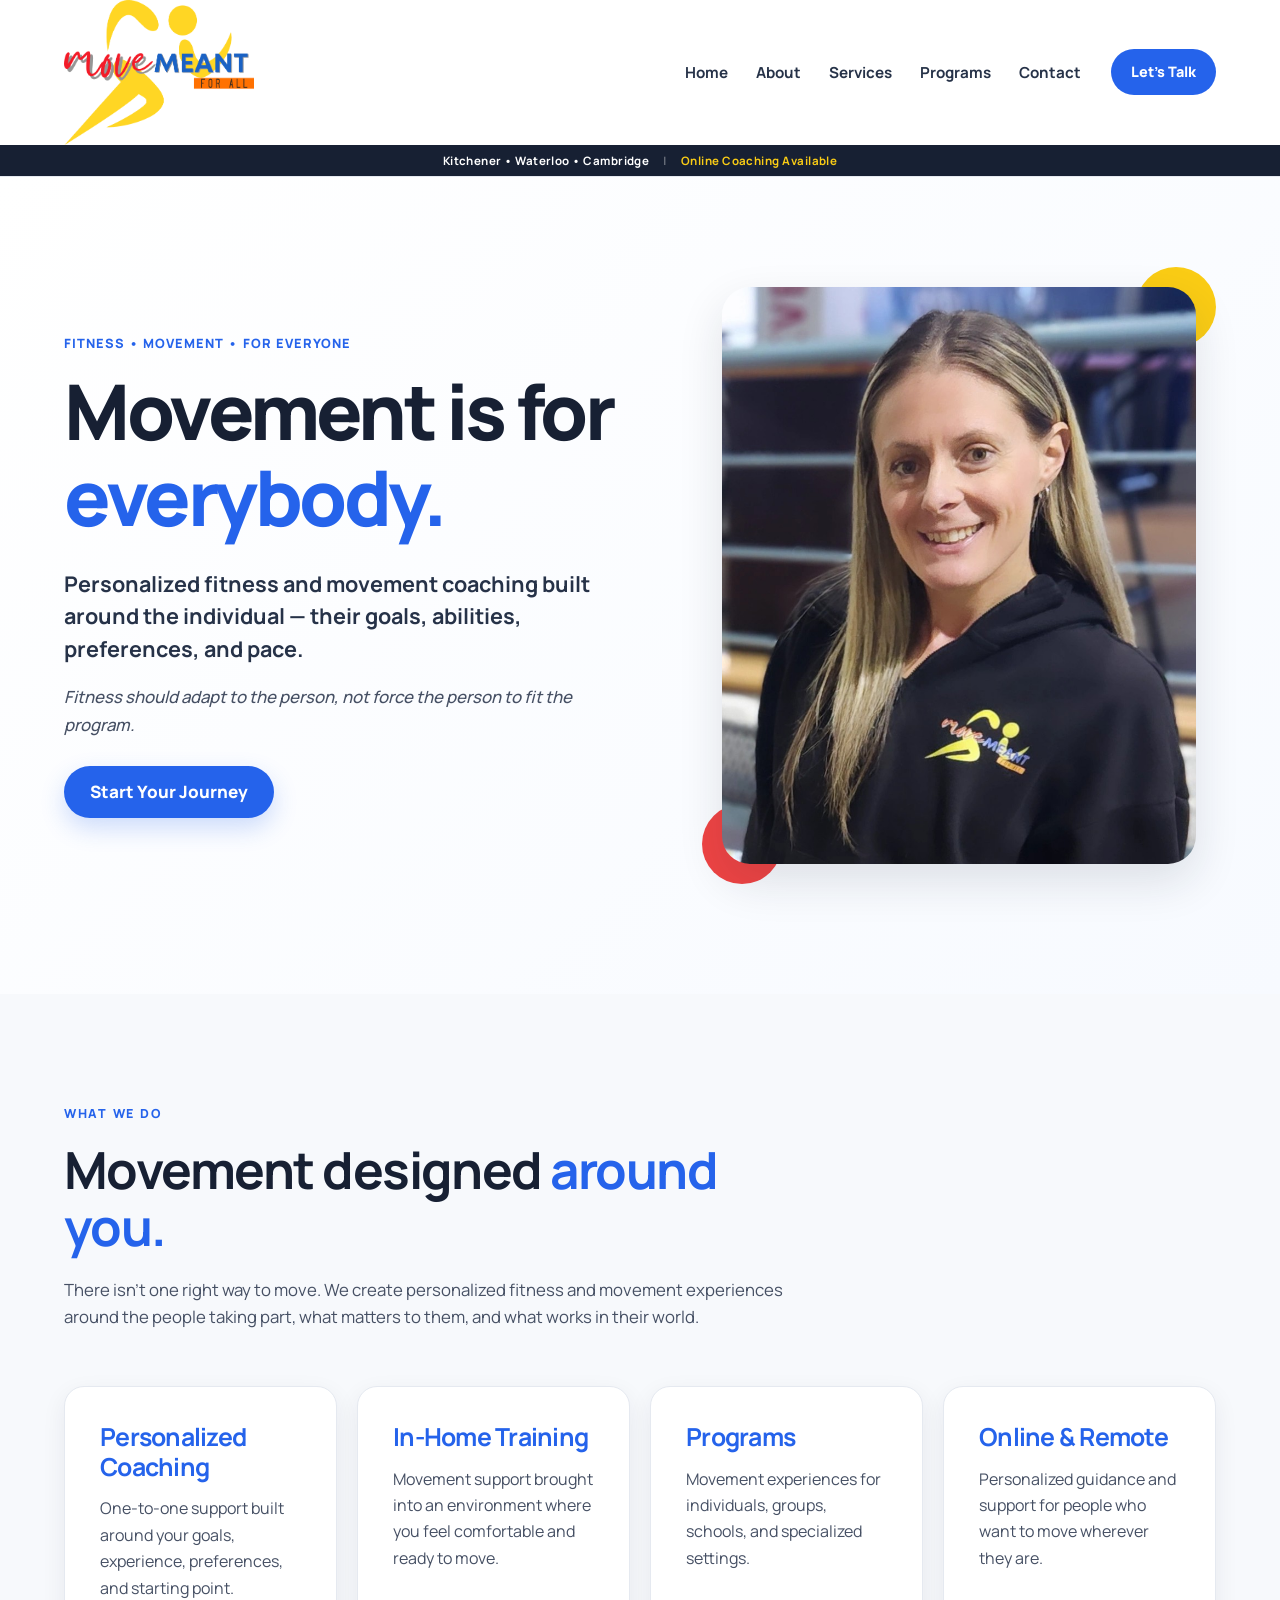
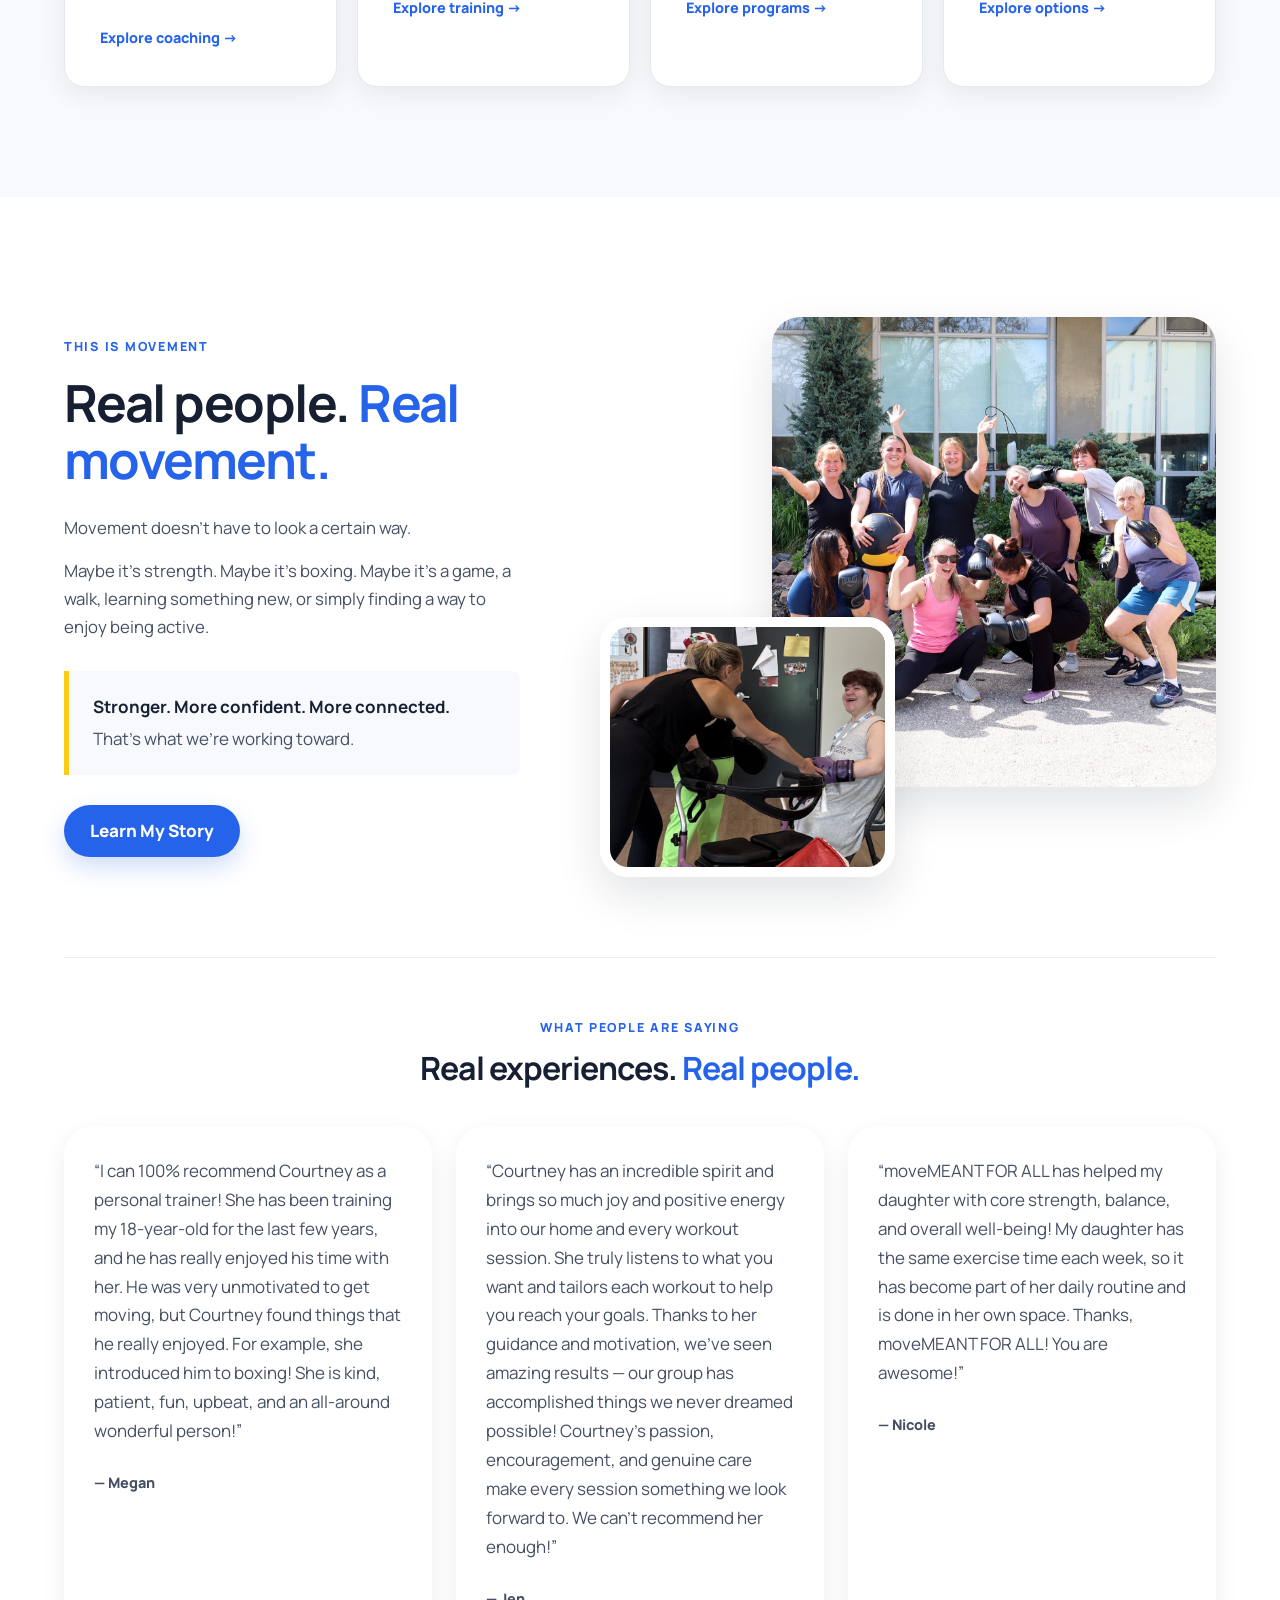
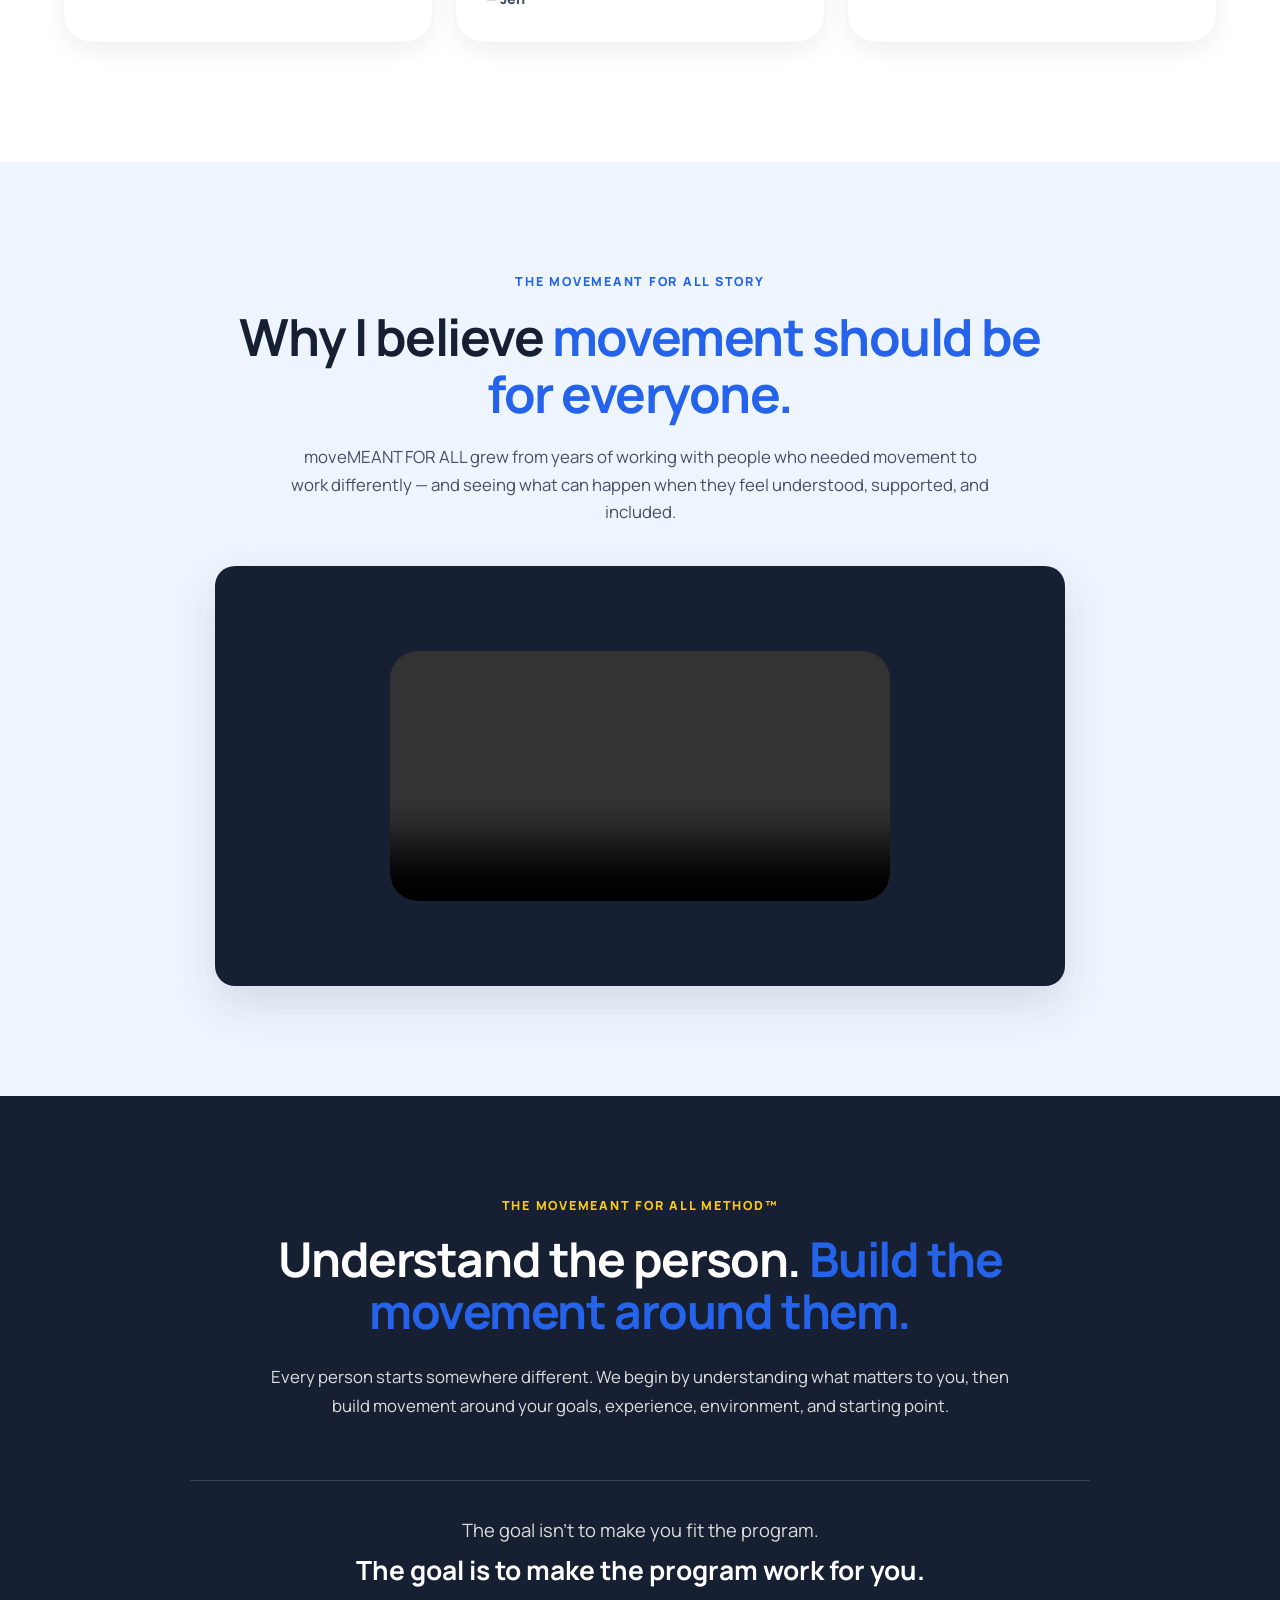
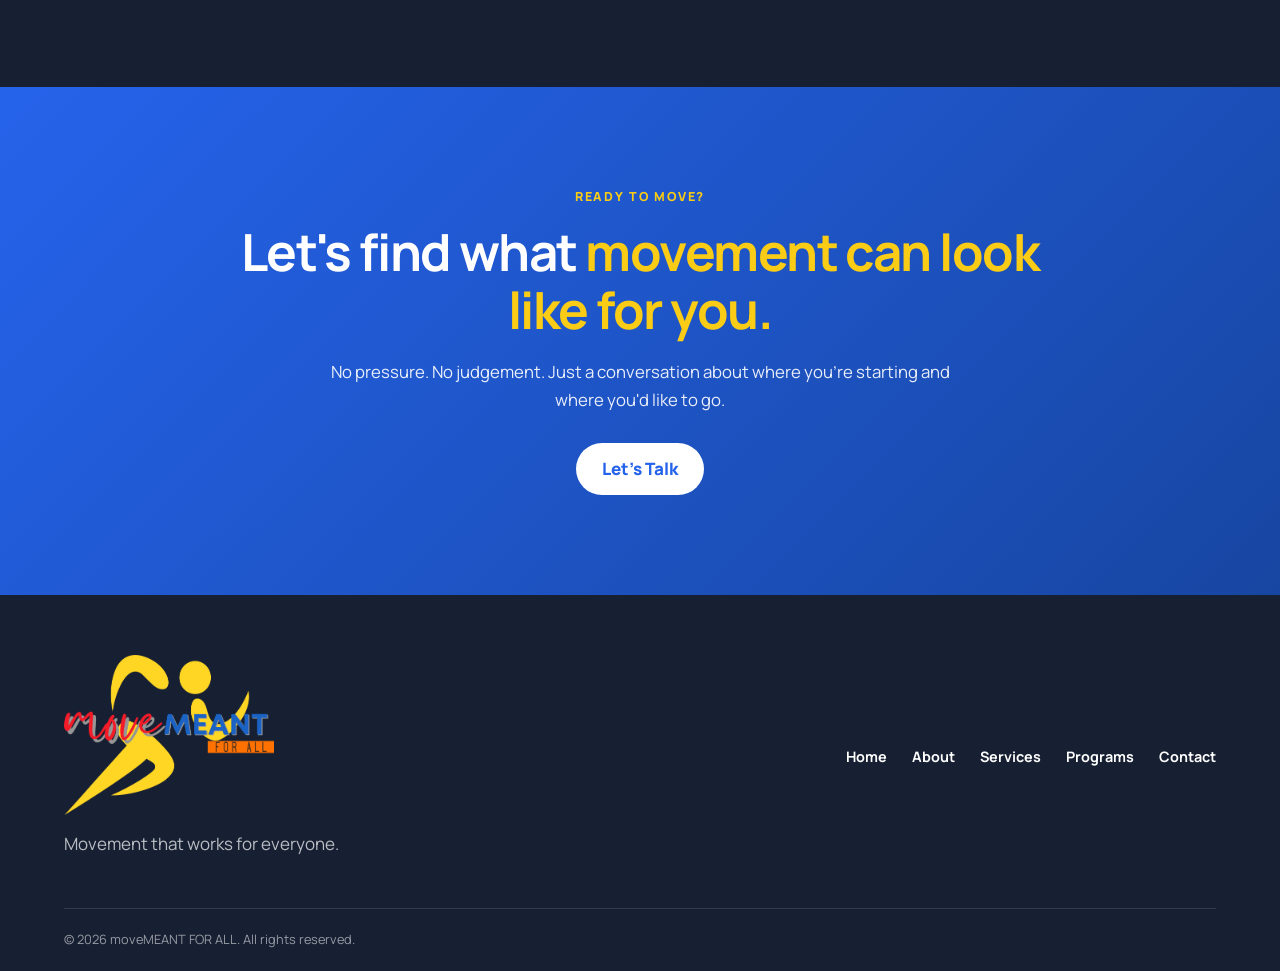
==== commit 73ca5599: "Add files via upload" ====
--- a/index.html
+++ b/index.html
@@ -22,7 +22,7 @@
     <div class="container navbar">
 
         <a href="index.html" class="brand">
-            <img src="images/logo.png" alt="moveMEANT FOR ALL">
+            <img src="images/LOGO.png" alt="moveMEANT FOR ALL">
         </a>
 
         <nav class="main-nav">
@@ -274,7 +274,7 @@
             <div class="movement-photo movement-photo-large">
 
                 <img
-                    src="images/Boxing.png"
+                    src="images/boxing.png"
                     alt="Boxing and movement training"
                 >
 
@@ -283,7 +283,7 @@
             <div class="movement-photo movement-photo-small">
 
                 <img
-                    src="images/happy_2.jpeg"
+                    src="images/Happy_2.jpeg"
                     alt="Participant enjoying movement"
                 >
 
@@ -486,7 +486,7 @@
 
             <div class="footer-brand">
 
-                <img src="images/logo.png" alt="MoveMEANT FOR ALL">
+                <img src="images/LOGO.png" alt="MoveMEANT FOR ALL">
 
       <p>
     Movement that works for everyone.
